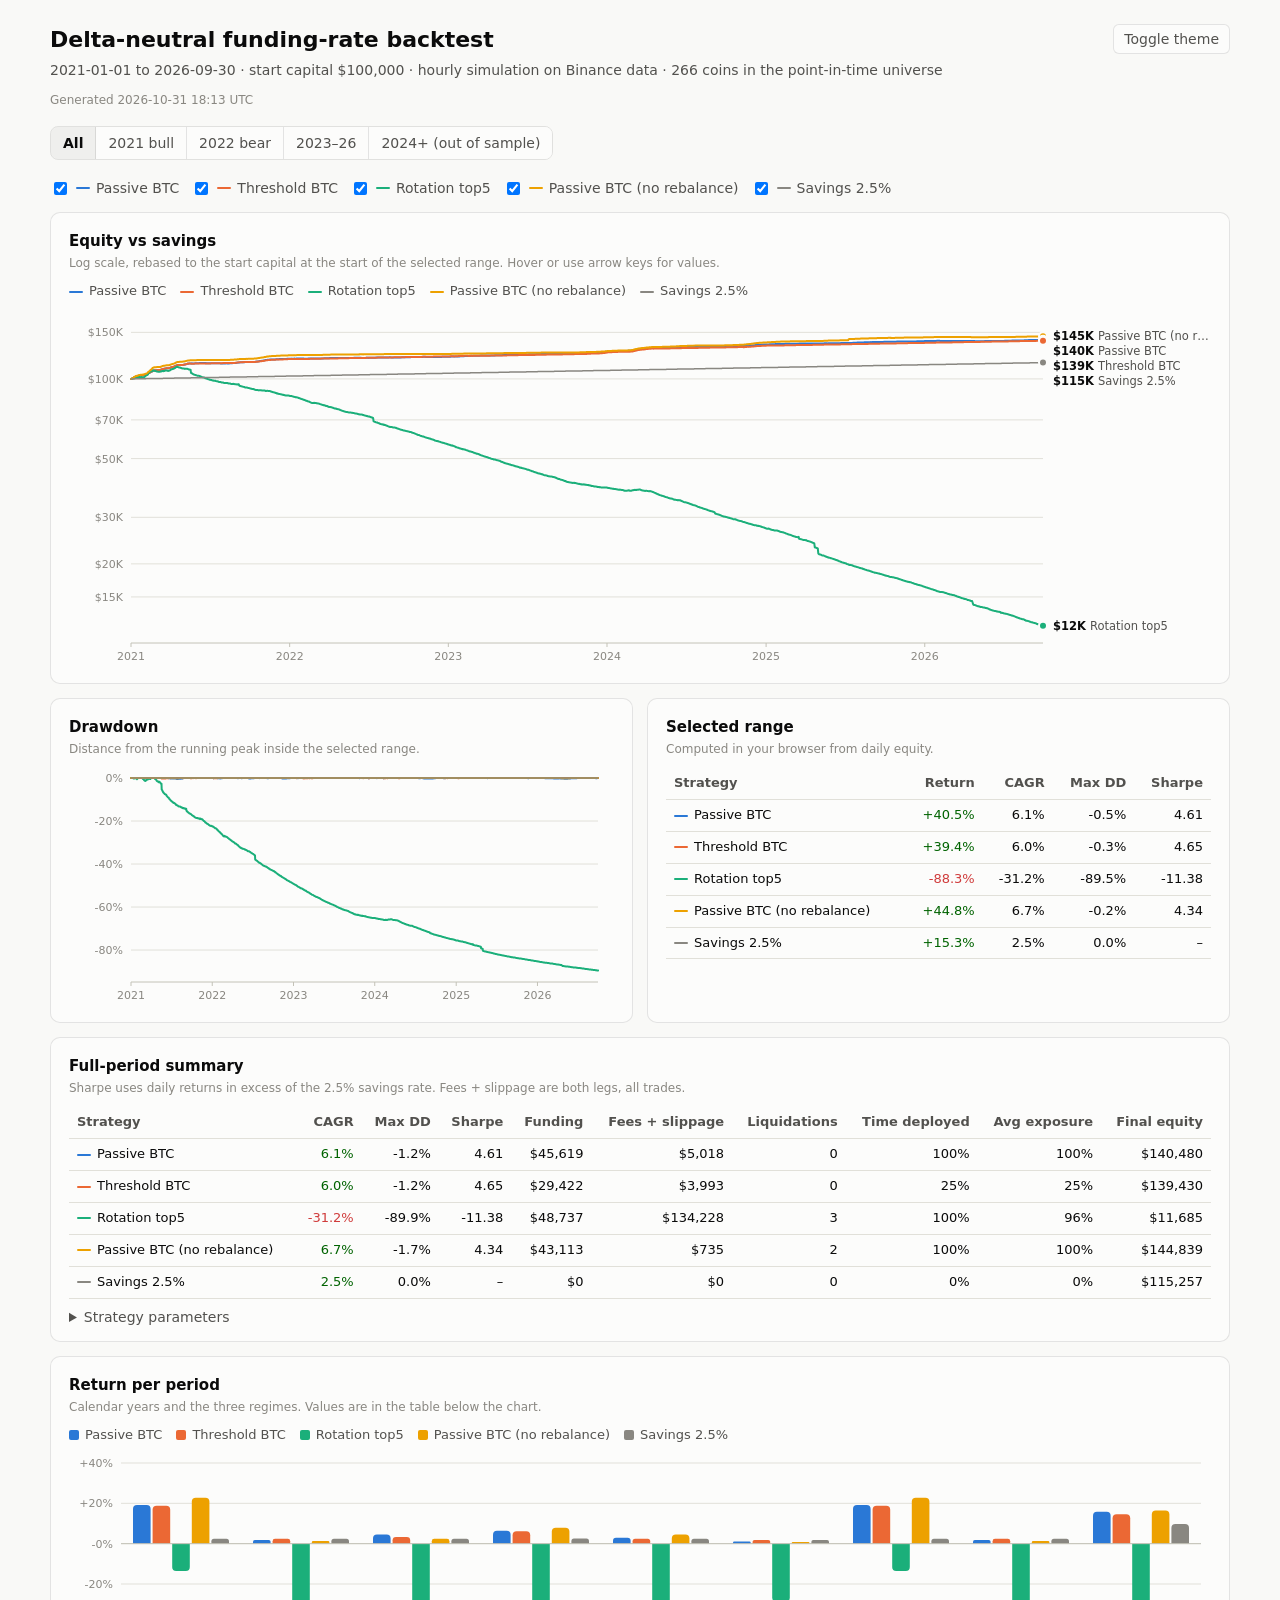
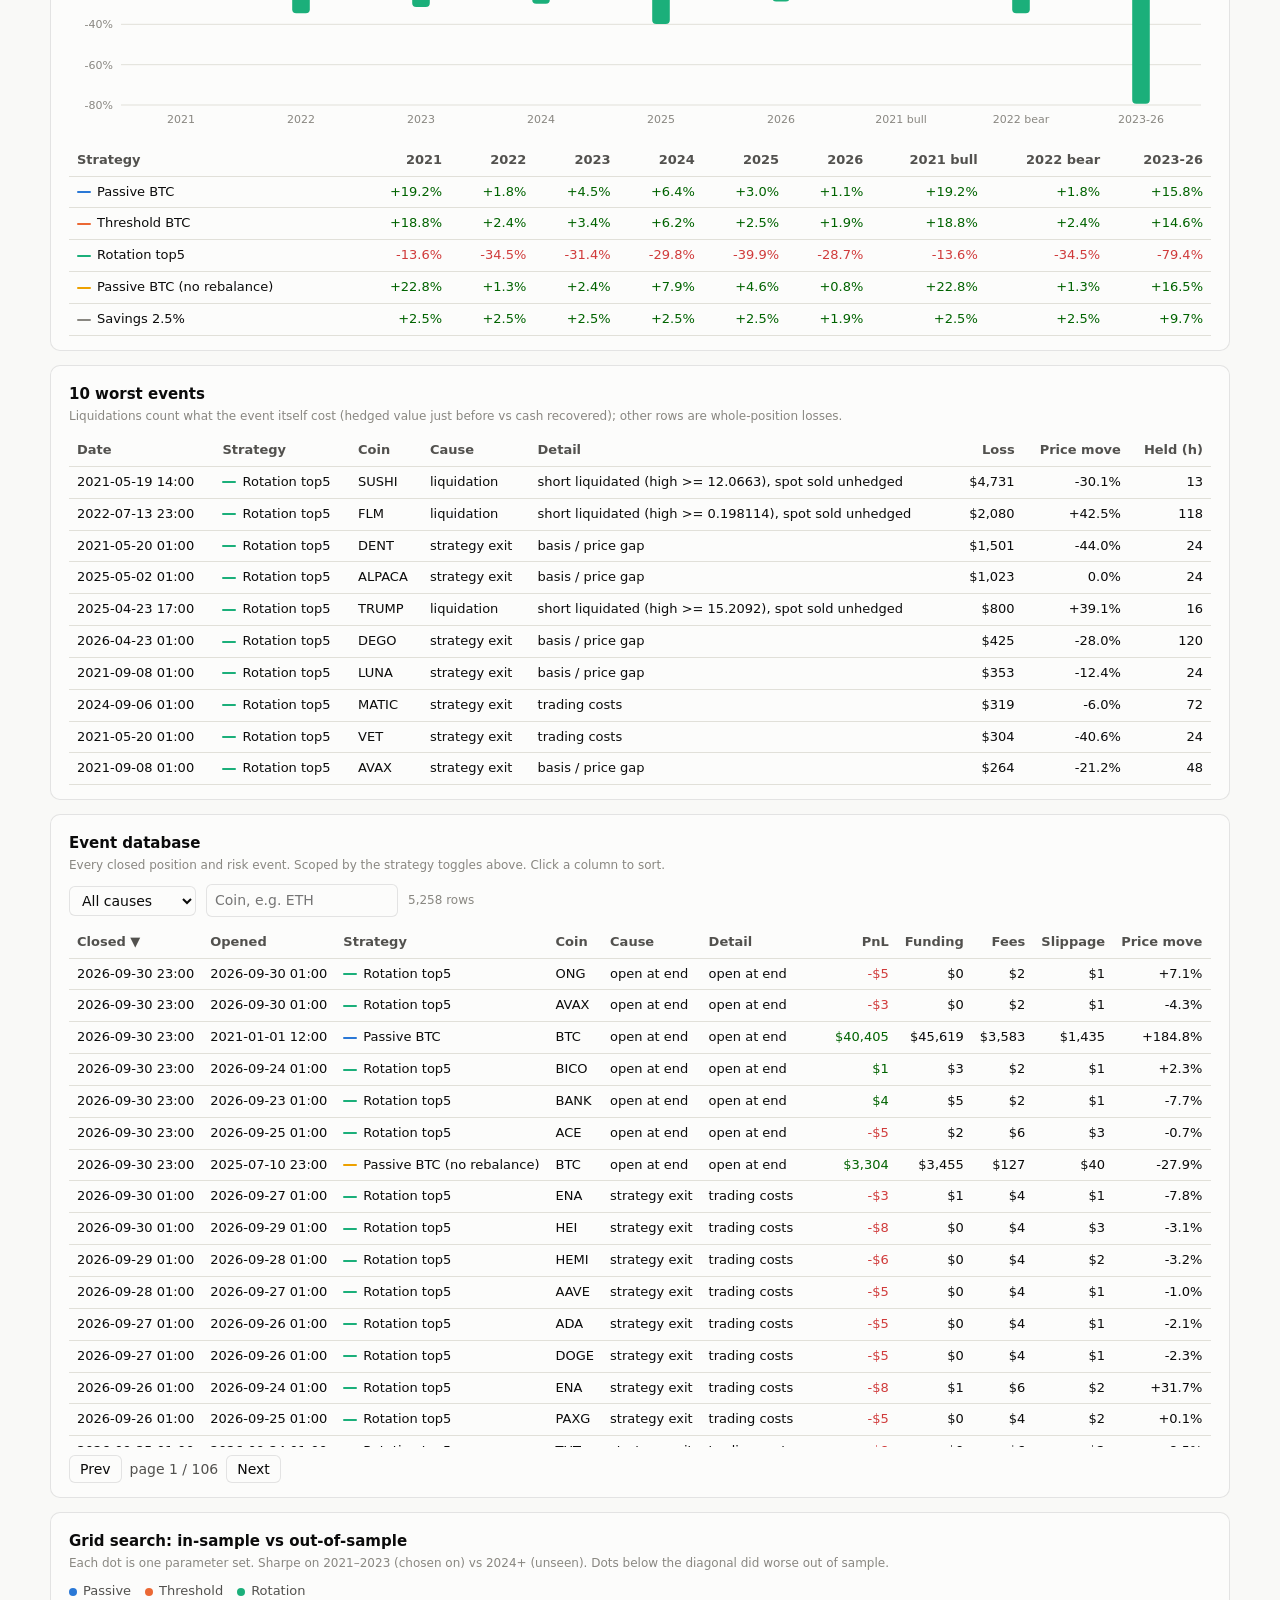
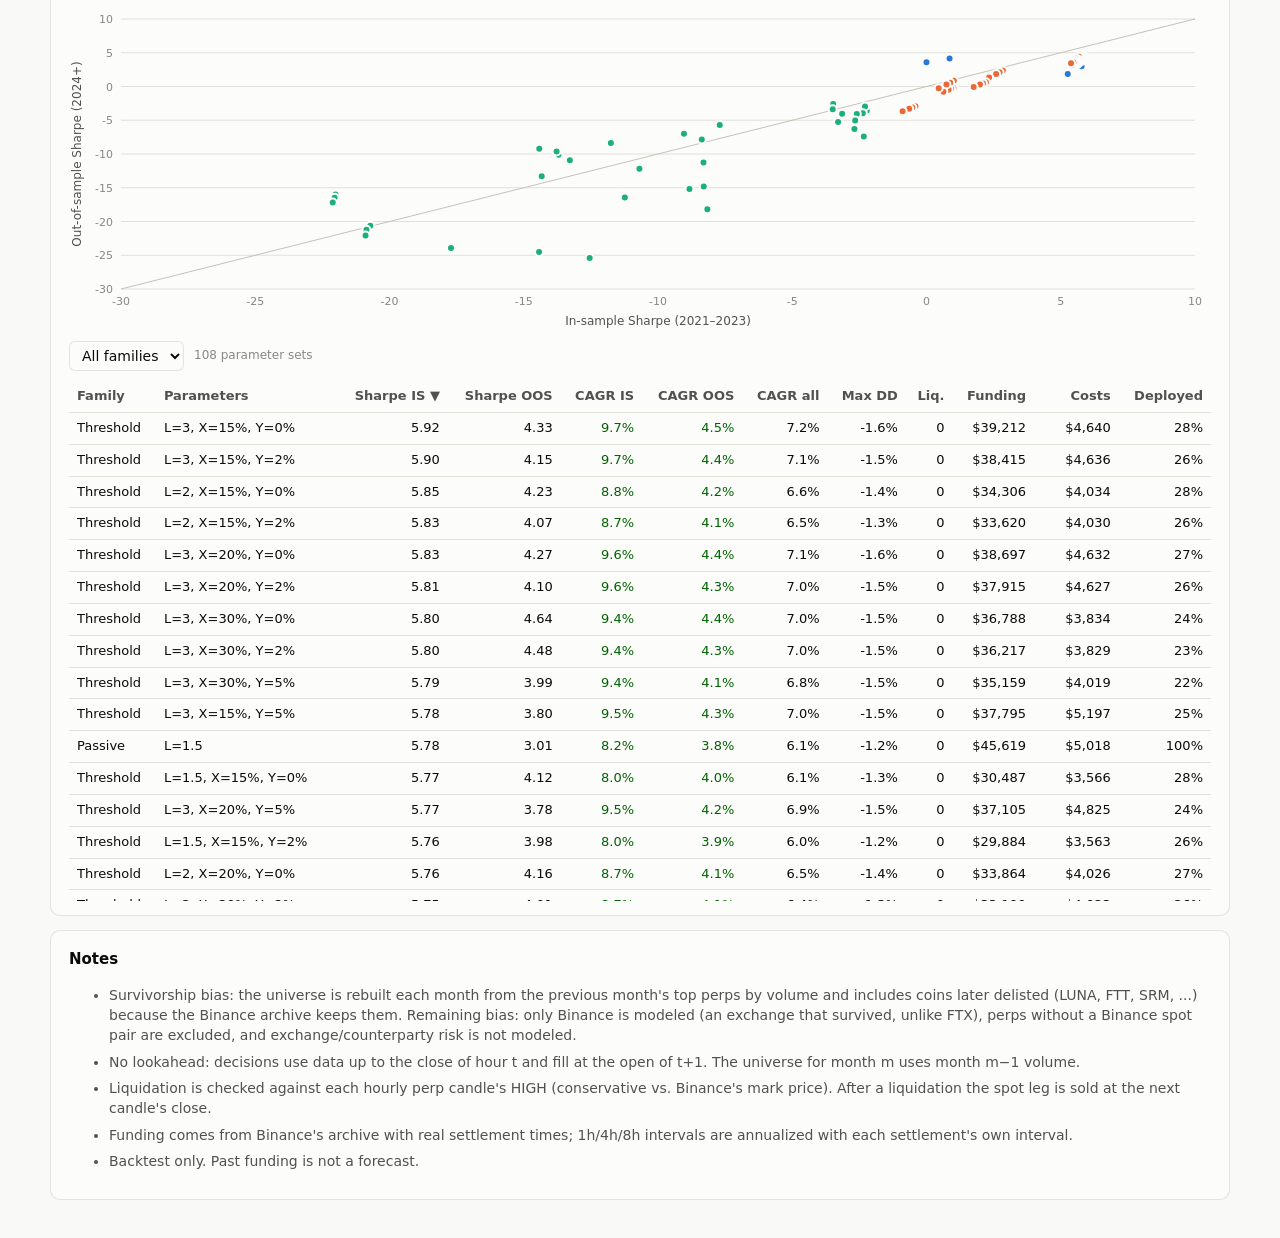
==== docs/index.html @ 2d728d60 "Add delta-neutral funding-rate backtest and GitHub Pages dashboard - funding_backtest/: data (Binanc" ====
<!DOCTYPE html>
<html lang="en">
<head>
<meta charset="utf-8">
<meta name="viewport" content="width=device-width, initial-scale=1">
<title>Funding-rate backtest dashboard</title>
<style>
  .viz-root {
    color-scheme: light;
    --page: #f9f9f7; --surface-1: #fcfcfb;
    --text-primary: #0b0b0b; --text-secondary: #52514e; --muted: #898781;
    --grid: #e1e0d9; --axis: #c3c2b7; --border: rgba(11,11,11,0.10); --wash: rgba(11,11,11,0.04);
    --s1: #2a78d6; --s2: #eb6834; --s3: #1baf7a; --s4: #eda100;
    --s5: #e87ba4; --s6: #008300; --s7: #6250d6; --s8: #e34948;
    --ref: #898781; --good: #006300; --critical: #d03b3b;
  }
  @media (prefers-color-scheme: dark) {
    :root:where(:not([data-theme="light"])) .viz-root {
      color-scheme: dark;
      --page: #0d0d0d; --surface-1: #1a1a19;
      --text-primary: #f0efec; --text-secondary: #c3c2b7; --muted: #898781;
      --grid: #2c2c2a; --axis: #383835; --border: rgba(255,255,255,0.10); --wash: rgba(255,255,255,0.05);
      --s1: #3987e5; --s2: #d95926; --s3: #199e70; --s4: #c98500;
      --s5: #d55181; --s6: #008300; --s7: #9085e9; --s8: #e66767;
      --ref: #898781; --good: #0ca30c; --critical: #e66767;
    }
  }
  :root[data-theme="dark"] .viz-root {
    color-scheme: dark;
    --page: #0d0d0d; --surface-1: #1a1a19;
    --text-primary: #f0efec; --text-secondary: #c3c2b7; --muted: #898781;
    --grid: #2c2c2a; --axis: #383835; --border: rgba(255,255,255,0.10); --wash: rgba(255,255,255,0.05);
    --s1: #3987e5; --s2: #d95926; --s3: #199e70; --s4: #c98500;
    --s5: #d55181; --s6: #008300; --s7: #9085e9; --s8: #e66767;
    --ref: #898781; --good: #0ca30c; --critical: #e66767;
  }
  * { box-sizing: border-box; }
  body { margin: 0; }
  .viz-root {
    background: var(--page); color: var(--text-primary); min-height: 100vh;
    font: 14px/1.45 system-ui, -apple-system, "Segoe UI", sans-serif; padding: 24px;
  }
  .wrap { max-width: 1180px; margin: 0 auto; }
  h1 { font-size: 22px; margin: 0 0 4px; font-weight: 650; }
  h2 { font-size: 15px; margin: 0 0 2px; font-weight: 600; }
  .sub { color: var(--text-secondary); margin: 0 0 4px; }
  .muted { color: var(--muted); font-size: 12px; }
  .card { background: var(--surface-1); border: 1px solid var(--border); border-radius: 10px;
          padding: 18px 18px 14px; margin: 14px 0; }
  .card > .muted { margin: 0 0 10px; }
  .filters { display: flex; flex-wrap: wrap; gap: 18px; align-items: center; margin: 16px 0 4px; }
  .seg { display: inline-flex; border: 1px solid var(--border); border-radius: 8px; overflow: hidden; }
  .seg button { background: var(--surface-1); color: var(--text-secondary); border: 0; padding: 6px 12px;
                font: inherit; cursor: pointer; border-right: 1px solid var(--border); }
  .seg button:last-child { border-right: 0; }
  .seg button:hover { background: var(--wash); }
  .seg button[aria-pressed="true"] { color: var(--text-primary); font-weight: 650; background: var(--wash); }
  .toggles { display: flex; flex-wrap: wrap; gap: 12px; }
  .toggles label { display: inline-flex; align-items: center; gap: 6px; cursor: pointer; color: var(--text-secondary); }
  .key { display: inline-block; width: 14px; height: 2px; border-radius: 1px; }
  .legend { display: flex; flex-wrap: wrap; gap: 14px; margin: 0 0 8px; color: var(--text-secondary); font-size: 13px; }
  .legend span { display: inline-flex; align-items: center; gap: 6px; }
  .legend .dot { width: 8px; height: 8px; border-radius: 50%; display: inline-block; }
  .legend .rect { width: 10px; height: 10px; border-radius: 2px; display: inline-block; }
  .chart { position: relative; width: 100%; }
  .chart svg { display: block; width: 100%; overflow: visible; }
  .chart:focus-visible { outline: 2px solid var(--s1); outline-offset: 2px; }
  .tip { position: absolute; pointer-events: none; background: var(--surface-1); border: 1px solid var(--border);
         border-radius: 8px; padding: 8px 10px; font-size: 12px; box-shadow: 0 4px 14px rgba(0,0,0,0.12);
         min-width: 150px; display: none; z-index: 5; white-space: nowrap; }
  .tip .t { color: var(--text-secondary); margin-bottom: 4px; }
  .tip .row { display: flex; align-items: center; gap: 8px; }
  .tip .row b { font-variant-numeric: tabular-nums; min-width: 70px; text-align: right; }
  .tip .row span:last-child { color: var(--text-secondary); }
  .grid2 { display: grid; grid-template-columns: 1fr 1fr; gap: 14px; }
  @media (max-width: 860px) { .grid2 { grid-template-columns: 1fr; } }
  .grid2 .card { margin: 0; }
  table { border-collapse: collapse; width: 100%; font-size: 13px; }
  th, td { padding: 6px 8px; border-bottom: 1px solid var(--grid); text-align: left; white-space: nowrap; }
  th { color: var(--text-secondary); font-weight: 600; position: sticky; top: 0; background: var(--surface-1); }
  th.sortable { cursor: pointer; user-select: none; }
  th.sortable:hover { color: var(--text-primary); }
  td.num, th.num { text-align: right; font-variant-numeric: tabular-nums; }
  td .key { margin-right: 6px; vertical-align: middle; }
  .neg { color: var(--critical); }
  .pos { color: var(--good); }
  .scroll { overflow: auto; max-height: 520px; }
  .tablebar { display: flex; flex-wrap: wrap; gap: 10px; align-items: center; margin: 0 0 10px; }
  select, input[type="search"] { font: inherit; color: var(--text-primary); background: var(--surface-1);
       border: 1px solid var(--border); border-radius: 6px; padding: 5px 8px; }
  .pager { display: flex; gap: 8px; align-items: center; margin-top: 8px; color: var(--text-secondary); }
  .pager button { font: inherit; background: var(--surface-1); color: var(--text-primary);
                  border: 1px solid var(--border); border-radius: 6px; padding: 3px 10px; cursor: pointer; }
  .notes li { margin-bottom: 6px; color: var(--text-secondary); }
  .themebtn { float: right; font: inherit; background: var(--surface-1); color: var(--text-secondary);
              border: 1px solid var(--border); border-radius: 6px; padding: 4px 10px; cursor: pointer; }
  details summary { cursor: pointer; color: var(--text-secondary); margin-top: 8px; }
</style>
</head>
<body>
<div class="viz-root">
<div class="wrap">
  <button class="themebtn" id="themeBtn" type="button">Toggle theme</button>
  <h1>Delta-neutral funding-rate backtest</h1>
  <p class="sub" id="subtitle"></p>
  <p class="muted" id="generated"></p>

  <div class="filters" role="group" aria-label="Filters">
    <div class="seg" id="rangeSeg" role="group" aria-label="Date range"></div>
    <div class="toggles" id="toggles" role="group" aria-label="Strategies"></div>
  </div>

  <div class="card">
    <h2>Equity vs savings</h2>
    <p class="muted">Log scale, rebased to the start capital at the start of the selected range. Hover or use arrow keys for values.</p>
    <div class="legend" id="eqLegend"></div>
    <div class="chart" id="eqChart" tabindex="0" aria-label="Equity chart"></div>
  </div>

  <div class="grid2">
    <div class="card">
      <h2>Drawdown</h2>
      <p class="muted">Distance from the running peak inside the selected range.</p>
      <div class="chart" id="ddChart" tabindex="0" aria-label="Drawdown chart"></div>
    </div>
    <div class="card">
      <h2>Selected range</h2>
      <p class="muted">Computed in your browser from daily equity.</p>
      <div id="rangeTable"></div>
    </div>
  </div>

  <div class="card">
    <h2>Full-period summary</h2>
    <p class="muted" id="summaryNote"></p>
    <div class="scroll" id="summaryTable"></div>
    <details><summary>Strategy parameters</summary><div class="scroll" id="paramsTable"></div></details>
  </div>

  <div class="card">
    <h2>Return per period</h2>
    <p class="muted">Calendar years and the three regimes. Values are in the table below the chart.</p>
    <div class="legend" id="perLegend"></div>
    <div class="chart" id="perChart" aria-label="Return per period chart"></div>
    <div class="scroll" id="perTable" style="margin-top:12px"></div>
  </div>

  <div class="card">
    <h2>10 worst events</h2>
    <p class="muted">Liquidations count what the event itself cost (hedged value just before vs cash recovered); other rows are whole-position losses.</p>
    <div class="scroll" id="worstTable"></div>
  </div>

  <div class="card">
    <h2>Event database</h2>
    <p class="muted">Every closed position and risk event. Scoped by the strategy toggles above. Click a column to sort.</p>
    <div class="tablebar">
      <select id="causeSel" aria-label="Cause"></select>
      <input type="search" id="coinSearch" placeholder="Coin, e.g. ETH" aria-label="Coin search">
      <span class="muted" id="evCount"></span>
    </div>
    <div class="scroll" id="eventsTable"></div>
    <div class="pager"><button id="prevPg" type="button">Prev</button><span id="pgInfo"></span><button id="nextPg" type="button">Next</button></div>
  </div>

  <div class="card" id="gridCard">
    <h2>Grid search: in-sample vs out-of-sample</h2>
    <p class="muted">Each dot is one parameter set. Sharpe on 2021–2023 (chosen on) vs 2024+ (unseen). Dots below the diagonal did worse out of sample.</p>
    <div class="legend" id="gridLegend"></div>
    <div class="chart" id="gridChart" aria-label="Grid search scatter"></div>
    <div class="tablebar" style="margin-top:12px">
      <select id="famSel" aria-label="Family"></select>
      <span class="muted" id="gridCount"></span>
    </div>
    <div class="scroll" id="gridTable"></div>
  </div>

  <div class="card">
    <h2>Notes</h2>
    <ul class="notes" id="notes"></ul>
  </div>
</div>
</div>

<script src="data.js"></script>
<script>
(function () {
  "use strict";
  const D = window.BACKTEST;
  const NS = "http://www.w3.org/2000/svg";
  const root = document.querySelector(".viz-root");
  if (!D) { document.getElementById("subtitle").textContent = "No data.js found. Run: python funding_backtest/run.py"; return; }

  // ------------------------------------------------------------------ helpers
  const css = (v) => getComputedStyle(root).getPropertyValue(v).trim();
  const ALL = D.strategies.concat([D.savings_name]);
  const colorOf = (name) => name === D.savings_name ? css("--ref") : css("--s" + (D.strategies.indexOf(name) % 8 + 1));
  const FAMILY_SLOT = { Passive: 1, Threshold: 2, Rotation: 3 };   // same hues as the matching strategies
  const pct = (v, d = 1) => v == null ? "–" : (Math.abs(v) < 5e-7 ? 0 : v * 100).toFixed(d).replace(/^-(0\.?0*)$/, "$1") + "%";
  const spct = (v, d = 1) => v == null ? "–" : (v > 0 ? "+" : "") + (v * 100).toFixed(d) + "%";
  const usd = (v) => v == null ? "–" : (v < 0 ? "-$" : "$") + Math.abs(Math.round(v)).toLocaleString("en-US");
  const num = (v, d = 2) => v == null ? "–" : Number(v).toFixed(d);
  const compactUsd = (v) => v >= 1e6 ? "$" + (v / 1e6).toFixed(v >= 1e7 ? 0 : 1) + "M" : v >= 1e4 ? "$" + Math.round(v / 1e3) + "K" : "$" + Math.round(v).toLocaleString("en-US");
  function el(tag, attrs, parent) {
    const e = tag.startsWith("svg:") ? document.createElementNS(NS, tag.slice(4)) : document.createElement(tag);
    for (const k in (attrs || {})) {
      if (k === "text") e.textContent = attrs[k]; else e.setAttribute(k, attrs[k]);
    }
    if (parent) parent.appendChild(e);
    return e;
  }
  function niceStep(span, n) {
    const raw = span / Math.max(n, 1), p = Math.pow(10, Math.floor(Math.log10(raw)));
    const m = raw / p; return (m < 1.5 ? 1 : m < 3 ? 2 : m < 7 ? 5 : 10) * p;
  }

  // ------------------------------------------------------------------ state
  const RANGES = [
    ["all", "All", D.start, D.end], ["2021", "2021 bull", "2021-01-01", "2021-12-31"],
    ["2022", "2022 bear", "2022-01-01", "2022-12-31"], ["2023", "2023–26", "2023-01-01", D.end],
    ["oos", "2024+ (out of sample)", "2024-01-01", D.end],
  ];
  const state = { range: "all", hidden: new Set(), page: 0, sort: { key: "time", dir: -1 }, gridSort: { key: "sharpe_is", dir: -1 } };

  document.getElementById("subtitle").textContent =
    `${D.start} to ${D.end} · start capital ${usd(D.initial_capital)} · hourly simulation on Binance data · ${D.universe_coins} coins in the point-in-time universe`;
  document.getElementById("generated").textContent = "Generated " + D.generated;

  // ------------------------------------------------------------------ filter row
  const seg = document.getElementById("rangeSeg");
  RANGES.forEach(([key, label]) => {
    const b = el("button", { type: "button", text: label, "aria-pressed": key === state.range }, seg);
    b.addEventListener("click", () => { state.range = key; seg.querySelectorAll("button").forEach((x) => x.setAttribute("aria-pressed", x === b)); renderRange(); });
  });
  const tog = document.getElementById("toggles");
  ALL.forEach((name) => {
    const lab = el("label", {}, tog);
    const cb = el("input", { type: "checkbox" }, lab); cb.checked = true;
    const k = el("span", { class: "key" }, lab); k.dataset.series = name;
    el("span", { text: name }, lab);
    cb.addEventListener("change", () => { cb.checked ? state.hidden.delete(name) : state.hidden.add(name); state.page = 0; renderAll(); });
  });
  const visible = () => ALL.filter((n) => !state.hidden.has(n));

  function paintKeys() {
    document.querySelectorAll("[data-series]").forEach((k) => { k.style.background = colorOf(k.dataset.series); });
  }
  function legend(host, names, shape) {
    host.textContent = "";
    names.forEach((n) => { const s = el("span", {}, host); el("span", { class: shape || "key", style: "background:" + colorOf(n) }, s); el("span", { text: n }, s); });
  }

  // ------------------------------------------------------------------ data slicing
  function rangeSlice() {
    const [, , a, b] = RANGES.find((r) => r[0] === state.range);
    const dates = D.equity.dates;
    let i0 = dates.findIndex((d) => d >= a); let i1 = dates.length - 1;
    while (i1 > 0 && dates[i1] > b) i1--;
    return { i0: Math.max(i0, 0), i1 };
  }
  function seriesFor(names, { i0, i1 }) {
    return names.map((n) => {
      const raw = D.equity.series[n];
      const base = i0 > 0 ? raw[i0 - 1] : D.initial_capital;
      const v = raw.slice(i0, i1 + 1).map((x) => x == null ? null : x / base * D.initial_capital);
      return { name: n, values: v, base };
    });
  }

  // ------------------------------------------------------------------ line chart (crosshair + tooltip)
  function lineChart(host, dates, series, opt) {
    host.textContent = "";
    const W = Math.max(host.clientWidth, 320), H = opt.height || 340;
    const m = { l: 62, r: opt.endLabels ? 168 : 16, t: 10, b: 26 };
    const w = W - m.l - m.r, h = H - m.t - m.b, n = dates.length;
    const svg = el("svg:svg", { viewBox: `0 0 ${W} ${H}`, height: H, role: "img", "aria-label": opt.label || "chart" }, host);
    let lo = Infinity, hi = -Infinity;
    series.forEach((s) => s.values.forEach((v) => { if (v != null) { lo = Math.min(lo, v); hi = Math.max(hi, v); } }));
    if (opt.zeroTop) hi = 0;
    if (!isFinite(lo)) return;
    if (lo === hi) { lo -= 1; hi += 1; }
    const f = opt.log ? Math.log10 : (x) => x;
    let flo = f(lo), fhi = f(hi); const pad = (fhi - flo) * 0.06; flo -= pad; if (!opt.zeroTop) fhi += pad;
    const X = (i) => m.l + (n <= 1 ? 0 : i / (n - 1) * w);
    const Y = (v) => m.t + h - (f(v) - flo) / (fhi - flo) * h;
    // y ticks
    let ticks = [];
    if (opt.log) {
      for (let e = Math.floor(flo) - 1; e <= Math.ceil(fhi); e++) [1, 1.5, 2, 3, 5, 7].forEach((k) => { const v = k * Math.pow(10, e); if (f(v) >= flo && f(v) <= fhi) ticks.push(v); });
      while (ticks.length > 7) ticks = ticks.filter((_, i) => i % 2 === 0);
    } else {
      const st = niceStep(hi - lo, 5);
      for (let v = Math.ceil((opt.zeroTop ? lo : lo) / st) * st; v <= hi + 1e-12; v += st) ticks.push(v);
    }
    const g = el("svg:g", {}, svg);
    ticks.forEach((v) => {
      const y = Y(v);
      el("svg:line", { x1: m.l, x2: m.l + w, y1: y, y2: y, stroke: css("--grid"), "stroke-width": 1 }, g);
      el("svg:text", { x: m.l - 8, y: y + 4, "text-anchor": "end", fill: css("--muted"), "font-size": 11, text: opt.fmtY(v) }, g);
    });
    // x ticks: years, or quarters when the range is short
    const short = n < 500;
    dates.forEach((d, i) => {
      const md = d.slice(5);
      if (md === "01-01" || (short && (md === "04-01" || md === "07-01" || md === "10-01"))) {
        el("svg:line", { x1: X(i), x2: X(i), y1: m.t + h, y2: m.t + h + 4, stroke: css("--axis") }, g);
        el("svg:text", { x: X(i), y: m.t + h + 17, "text-anchor": "middle", fill: css("--muted"), "font-size": 11, text: short ? d.slice(0, 7) : d.slice(0, 4) }, g);
      }
    });
    el("svg:line", { x1: m.l, x2: m.l + w, y1: m.t + h, y2: m.t + h, stroke: css("--axis") }, g);
    // lines
    series.forEach((s) => {
      let d = "", pen = false;
      s.values.forEach((v, i) => { if (v == null) { pen = false; return; } d += (pen ? "L" : "M") + X(i).toFixed(1) + "," + Y(v).toFixed(1); pen = true; });
      el("svg:path", { d, fill: "none", stroke: colorOf(s.name), "stroke-width": s.name === D.savings_name ? 1.5 : 2, "stroke-linejoin": "round", "stroke-linecap": "round" }, svg);
    });
    // direct end labels (de-collided)
    if (opt.endLabels) {
      const labs = series.map((s) => { let i = s.values.length - 1; while (i > 0 && s.values[i] == null) i--; return { s, i, y: Y(s.values[i]) }; }).sort((a, b) => a.y - b.y);
      for (let k = 1; k < labs.length; k++) if (labs[k].y - labs[k - 1].y < 15) labs[k].y = labs[k - 1].y + 15;
      labs.forEach(({ s, i, y }) => {
        el("svg:circle", { cx: X(i), cy: Y(s.values[i]), r: 4, fill: colorOf(s.name), stroke: css("--surface-1"), "stroke-width": 2 }, svg);
        const t = el("svg:text", { x: m.l + w + 10, y: y + 4, "font-size": 11.5, fill: css("--text-primary") }, svg);
        el("svg:tspan", { "font-weight": 650, text: opt.fmtEnd(s.values[i]) + " " }, t);
        el("svg:tspan", { fill: css("--text-secondary"), text: s.name.length > 18 ? s.name.slice(0, 17) + "…" : s.name }, t);
      });
    }
    // hover layer
    const cross = el("svg:line", { y1: m.t, y2: m.t + h, stroke: css("--axis"), "stroke-width": 1, visibility: "hidden" }, svg);
    const dots = series.map((s) => el("svg:circle", { r: 4, fill: colorOf(s.name), stroke: css("--surface-1"), "stroke-width": 2, visibility: "hidden" }, svg));
    const tip = el("div", { class: "tip" }, host);
    const hit = el("svg:rect", { x: m.l, y: m.t, width: w, height: h, fill: "transparent" }, svg);
    let cur = -1;
    function show(i) {
      cur = Math.max(0, Math.min(n - 1, i));
      const x = X(cur);
      cross.setAttribute("x1", x); cross.setAttribute("x2", x); cross.setAttribute("visibility", "visible");
      tip.textContent = ""; el("div", { class: "t", text: dates[cur] }, tip);
      series.map((s, k) => ({ s, k, v: s.values[cur] })).sort((a, b) => (b.v ?? -1e18) - (a.v ?? -1e18)).forEach(({ s, k, v }) => {
        const d = dots[k];
        if (v == null) { d.setAttribute("visibility", "hidden"); return; }
        d.setAttribute("cx", x); d.setAttribute("cy", Y(v)); d.setAttribute("visibility", "visible");
        const row = el("div", { class: "row" }, tip);
        el("span", { class: "key", style: "background:" + colorOf(s.name) }, row);
        el("b", { text: opt.fmtTip(v) }, row); el("span", { text: s.name }, row);
      });
      tip.style.display = "block";
      const scale = host.clientWidth / W;
      const left = x * scale + 14, tw = tip.offsetWidth;
      tip.style.left = (left + tw > host.clientWidth ? x * scale - tw - 14 : left) + "px";
      tip.style.top = (m.t + 6) + "px";
    }
    function hide() { cross.setAttribute("visibility", "hidden"); dots.forEach((d) => d.setAttribute("visibility", "hidden")); tip.style.display = "none"; }
    hit.addEventListener("pointermove", (e) => { const r = svg.getBoundingClientRect(); const px = (e.clientX - r.left) * W / r.width; show(Math.round((px - m.l) / w * (n - 1))); });
    hit.addEventListener("pointerleave", hide);
    host.onkeydown = (e) => {
      if (e.key === "ArrowRight" || e.key === "ArrowLeft") { e.preventDefault(); const step = e.shiftKey ? 30 : 1; show((cur < 0 ? n - 1 : cur) + (e.key === "ArrowRight" ? step : -step)); }
      if (e.key === "Escape") hide();
    };
    host.onblur = hide;
  }

  // ------------------------------------------------------------------ grouped column chart
  function columnChart(host, groups, series, fmt) {
    host.textContent = "";
    const W = Math.max(host.clientWidth, 320), H = 280, m = { l: 52, r: 10, t: 10, b: 28 };
    const w = W - m.l - m.r, h = H - m.t - m.b;
    const svg = el("svg:svg", { viewBox: `0 0 ${W} ${H}`, height: H }, host);
    let lo = 0, hi = 0;
    series.forEach((s) => s.values.forEach((v) => { if (v != null) { lo = Math.min(lo, v); hi = Math.max(hi, v); } }));
    const st = niceStep(hi - lo || 1, 5); lo = Math.floor(lo / st) * st; hi = Math.ceil(hi / st) * st;
    const Y = (v) => m.t + h - (v - lo) / (hi - lo) * h;
    for (let v = lo; v <= hi + 1e-9; v += st) {
      el("svg:line", { x1: m.l, x2: m.l + w, y1: Y(v), y2: Y(v), stroke: css("--grid") }, svg);
      el("svg:text", { x: m.l - 8, y: Y(v) + 4, "text-anchor": "end", fill: css("--muted"), "font-size": 11, text: spct(v, 0) }, svg);
    }
    const gw = w / groups.length, ns = series.length;
    const bw = Math.min(24, (gw * 0.8 - (ns - 1) * 2) / ns);
    const tip = el("div", { class: "tip" }, host);
    groups.forEach((gname, gi) => {
      const x0 = m.l + gi * gw + (gw - (ns * bw + (ns - 1) * 2)) / 2;
      el("svg:text", { x: m.l + gi * gw + gw / 2, y: m.t + h + 18, "text-anchor": "middle", fill: css("--muted"), "font-size": 11, text: gname }, svg);
      series.forEach((s, si) => {
        const v = s.values[gi]; if (v == null) return;
        const x = x0 + si * (bw + 2), y0 = Y(0), y1 = Y(v), r = Math.min(4, Math.abs(y1 - y0) / 2, bw / 2);
        const up = v >= 0, top = Math.min(y0, y1), bot = Math.max(y0, y1);
        const d = up
          ? `M${x},${bot}V${top + r}Q${x},${top} ${x + r},${top}H${x + bw - r}Q${x + bw},${top} ${x + bw},${top + r}V${bot}Z`
          : `M${x},${top}V${bot - r}Q${x},${bot} ${x + r},${bot}H${x + bw - r}Q${x + bw},${bot} ${x + bw},${bot - r}V${top}Z`;
        const p = el("svg:path", { d, fill: colorOf(s.name), tabindex: 0 }, svg);
        const hitR = el("svg:rect", { x: x - 1, y: Math.min(top, y0 - 12) - 6, width: bw + 2, height: Math.max(bot - top, 12) + 12, fill: "transparent" }, svg);
        const on = () => {
          p.setAttribute("opacity", 0.75);
          tip.textContent = ""; el("div", { class: "t", text: gname }, tip);
          const row = el("div", { class: "row" }, tip); el("span", { class: "key", style: "background:" + colorOf(s.name) }, row);
          el("b", { text: fmt(v) }, row); el("span", { text: s.name }, row);
          tip.style.display = "block";
          const sc = host.clientWidth / W; let left = (x + bw + 8) * sc; if (left + tip.offsetWidth > host.clientWidth) left = x * sc - tip.offsetWidth - 8;
          tip.style.left = left + "px"; tip.style.top = Math.max(0, top * sc - 10) + "px";
        };
        const off = () => { p.removeAttribute("opacity"); tip.style.display = "none"; };
        [p, hitR].forEach((t) => { t.addEventListener("pointerenter", on); t.addEventListener("pointerleave", off); });
        p.addEventListener("focus", on); p.addEventListener("blur", off);
      });
    });
    el("svg:line", { x1: m.l, x2: m.l + w, y1: Y(0), y2: Y(0), stroke: css("--axis") }, svg);
  }

  // ------------------------------------------------------------------ scatter (nearest-point hover)
  function scatter(host, pts) {
    host.textContent = "";
    const W = Math.max(host.clientWidth, 320), H = 320, m = { l: 52, r: 16, t: 10, b: 40 };
    const w = W - m.l - m.r, h = H - m.t - m.b;
    const svg = el("svg:svg", { viewBox: `0 0 ${W} ${H}`, height: H }, host);
    const xs = pts.map((p) => p.x), ys = pts.map((p) => p.y);
    let lo = Math.min(...xs, ...ys), hi = Math.max(...xs, ...ys); const st = niceStep(hi - lo || 1, 6);
    lo = Math.floor(lo / st) * st; hi = Math.ceil(hi / st) * st;
    const X = (v) => m.l + (v - lo) / (hi - lo) * w, Y = (v) => m.t + h - (v - lo) / (hi - lo) * h;
    for (let v = lo; v <= hi + 1e-9; v += st) {
      el("svg:line", { x1: m.l, x2: m.l + w, y1: Y(v), y2: Y(v), stroke: css("--grid") }, svg);
      el("svg:text", { x: m.l - 8, y: Y(v) + 4, "text-anchor": "end", fill: css("--muted"), "font-size": 11, text: num(v, 0) }, svg);
      el("svg:text", { x: X(v), y: m.t + h + 16, "text-anchor": "middle", fill: css("--muted"), "font-size": 11, text: num(v, 0) }, svg);
    }
    el("svg:text", { x: m.l + w / 2, y: H - 4, "text-anchor": "middle", fill: css("--text-secondary"), "font-size": 12, text: "In-sample Sharpe (2021–2023)" }, svg);
    el("svg:text", { x: 12, y: m.t + h / 2, "text-anchor": "middle", fill: css("--text-secondary"), "font-size": 12, transform: `rotate(-90 12 ${m.t + h / 2})`, text: "Out-of-sample Sharpe (2024+)" }, svg);
    el("svg:line", { x1: X(lo), y1: Y(lo), x2: X(hi), y2: Y(hi), stroke: css("--axis") }, svg);
    pts.forEach((p) => { p.cx = X(p.x); p.cy = Y(p.y); el("svg:circle", { cx: p.cx, cy: p.cy, r: 4, fill: css("--s" + FAMILY_SLOT[p.family]), stroke: css("--surface-1"), "stroke-width": 2 }, svg); });
    const ring = el("svg:circle", { r: 7, fill: "none", stroke: css("--text-primary"), "stroke-width": 1.5, visibility: "hidden" }, svg);
    const tip = el("div", { class: "tip" }, host);
    const hit = el("svg:rect", { x: 0, y: 0, width: W, height: H, fill: "transparent" }, svg);
    hit.addEventListener("pointermove", (e) => {
      const r = svg.getBoundingClientRect(), px = (e.clientX - r.left) * W / r.width, py = (e.clientY - r.top) * H / r.height;
      let best = null, bd = 24 * 24;
      pts.forEach((p) => { const d = (p.cx - px) ** 2 + (p.cy - py) ** 2; if (d < bd) { bd = d; best = p; } });
      if (!best) { ring.setAttribute("visibility", "hidden"); tip.style.display = "none"; return; }
      ring.setAttribute("cx", best.cx); ring.setAttribute("cy", best.cy); ring.setAttribute("visibility", "visible");
      tip.textContent = ""; el("div", { class: "t", text: best.family + " · " + best.label }, tip);
      [["Sharpe IS", num(best.x)], ["Sharpe OOS", num(best.y)], ["CAGR OOS", pct(best.r.cagr_oos)], ["Max DD", pct(best.r.max_dd)]].forEach(([k, v]) => {
        const row = el("div", { class: "row" }, tip); el("b", { text: v }, row); el("span", { text: k }, row);
      });
      tip.style.display = "block";
      const sc = host.clientWidth / W; let left = best.cx * sc + 12; if (left + tip.offsetWidth > host.clientWidth) left = best.cx * sc - tip.offsetWidth - 12;
      tip.style.left = left + "px"; tip.style.top = Math.max(0, best.cy * sc - 20) + "px";
    });
    hit.addEventListener("pointerleave", () => { ring.setAttribute("visibility", "hidden"); tip.style.display = "none"; });
  }

  // ------------------------------------------------------------------ tables
  function table(host, cols, rows, sortState, onSort) {
    host.textContent = "";
    const t = el("table", {}, host), thead = el("thead", {}, t), tr = el("tr", {}, thead);
    cols.forEach((c) => {
      const th = el("th", { class: (c.num ? "num " : "") + (onSort ? "sortable" : ""), text: c.label + (sortState && sortState.key === c.key ? (sortState.dir > 0 ? " ▲" : " ▼") : "") }, tr);
      if (onSort) th.addEventListener("click", () => onSort(c.key));
    });
    const tb = el("tbody", {}, t);
    rows.forEach((r) => {
      const row = el("tr", {}, tb);
      cols.forEach((c) => {
        const td = el("td", { class: c.num ? "num" : "" }, row);
        if (c.series) el("span", { class: "key", style: "background:" + colorOf(r[c.key]) }, td);
        td.appendChild(document.createTextNode(c.fmt ? c.fmt(r[c.key], r) : (r[c.key] ?? "–")));
        if (c.sign && r[c.key] != null) td.classList.add(r[c.key] < 0 ? "neg" : "pos");
      });
    });
  }
  function sortRows(rows, s) {
    return rows.slice().sort((a, b) => { const x = a[s.key], y = b[s.key]; if (x == null) return 1; if (y == null) return -1; return (x < y ? -1 : x > y ? 1 : 0) * s.dir; });
  }

  // ------------------------------------------------------------------ sections
  function renderRange() {
    const sl = rangeSlice(), names = visible();
    const dates = D.equity.dates.slice(sl.i0, sl.i1 + 1);
    const ser = seriesFor(names, sl);
    legend(document.getElementById("eqLegend"), names);
    lineChart(document.getElementById("eqChart"), dates, ser, { log: true, endLabels: true, height: 360, fmtY: compactUsd, fmtEnd: compactUsd, fmtTip: usd, label: "Equity" });
    const dd = ser.map((s) => { let pk = -Infinity; return { name: s.name, values: s.values.map((v) => { if (v == null) return null; pk = Math.max(pk, v); return v / pk - 1; }) }; });
    lineChart(document.getElementById("ddChart"), dates, dd, { zeroTop: true, height: 240, fmtY: (v) => pct(v, 0), fmtTip: (v) => pct(v, 2), label: "Drawdown" });
    // range metrics
    const rf = Math.pow(1.025, 1 / 365) - 1;
    const rows = ser.map((s) => {
      const vals = [s.base].concat(s.values.map((v) => v / D.initial_capital * s.base)).filter((v) => v != null);
      const tot = vals[vals.length - 1] / vals[0] - 1, yrs = (vals.length - 1) / 365;
      let pk = -Infinity, mdd = 0; vals.forEach((v) => { pk = Math.max(pk, v); mdd = Math.min(mdd, v / pk - 1); });
      const r = vals.slice(1).map((v, i) => v / vals[i] - 1), mu = r.reduce((a, b) => a + b, 0) / r.length;
      const sd = Math.sqrt(r.reduce((a, b) => a + (b - mu) ** 2, 0) / Math.max(r.length - 1, 1));
      return { strategy: s.name, ret: tot, cagr: Math.pow(1 + tot, 1 / yrs) - 1, mdd, sharpe: sd > 1e-6 ? (mu - rf) / sd * Math.sqrt(365) : null };
    });
    table(document.getElementById("rangeTable"), [
      { key: "strategy", label: "Strategy", series: true }, { key: "ret", label: "Return", num: true, fmt: (v) => spct(v), sign: true },
      { key: "cagr", label: "CAGR", num: true, fmt: (v) => pct(v) }, { key: "mdd", label: "Max DD", num: true, fmt: (v) => pct(v) },
      { key: "sharpe", label: "Sharpe", num: true, fmt: (v) => num(v) }], rows);
  }

  function renderSummary() {
    const names = new Set(visible());
    const rows = D.summary.filter((r) => names.has(r.strategy));
    document.getElementById("summaryNote").textContent = "Sharpe uses daily returns in excess of the 2.5% savings rate. Fees + slippage are both legs, all trades.";
    table(document.getElementById("summaryTable"), [
      { key: "strategy", label: "Strategy", series: true }, { key: "CAGR", label: "CAGR", num: true, fmt: (v) => pct(v), sign: true },
      { key: "Max drawdown", label: "Max DD", num: true, fmt: (v) => pct(v) }, { key: "Sharpe", label: "Sharpe", num: true, fmt: (v) => num(v) },
      { key: "Funding earned", label: "Funding", num: true, fmt: usd }, { key: "Fees + slippage", label: "Fees + slippage", num: true, fmt: usd },
      { key: "Liquidations", label: "Liquidations", num: true }, { key: "Time deployed", label: "Time deployed", num: true, fmt: (v) => pct(v, 0) },
      { key: "Avg exposure", label: "Avg exposure", num: true, fmt: (v) => pct(v, 0) }, { key: "Final equity", label: "Final equity", num: true, fmt: usd }], rows);
    const prow = D.strategies.filter((n) => names.has(n)).map((n) => ({ strategy: n, p: Object.entries(D.params[n]).map(([k, v]) => k + "=" + v).join(", ") }));
    table(document.getElementById("paramsTable"), [{ key: "strategy", label: "Strategy", series: true }, { key: "p", label: "Parameters" }], prow);
  }

  function renderPeriods() {
    const names = visible();
    const groups = [...new Set(D.periods.map((r) => r.period))];
    const val = (n, g) => { const r = D.periods.find((x) => x.strategy === n && x.period === g); return r ? r["Total return"] : null; };
    legend(document.getElementById("perLegend"), names, "rect");
    columnChart(document.getElementById("perChart"), groups, names.map((n) => ({ name: n, values: groups.map((g) => val(n, g)) })), (v) => spct(v));
    const rows = names.map((n) => { const r = { strategy: n }; groups.forEach((g) => r[g] = val(n, g)); return r; });
    table(document.getElementById("perTable"), [{ key: "strategy", label: "Strategy", series: true }].concat(groups.map((g) => ({ key: g, label: g, num: true, fmt: (v) => spct(v), sign: true }))), rows);
  }

  function renderWorst() {
    table(document.getElementById("worstTable"), [
      { key: "time", label: "Date" }, { key: "strategy", label: "Strategy", series: true }, { key: "coin", label: "Coin" },
      { key: "cause", label: "Cause" }, { key: "detail", label: "Detail" }, { key: "loss", label: "Loss", num: true, fmt: usd },
      { key: "price_move", label: "Price move", num: true, fmt: (v) => spct(v) }, { key: "hours", label: "Held (h)", num: true }], D.worst);
  }

  const causeSel = document.getElementById("causeSel"), coinSearch = document.getElementById("coinSearch");
  ["All causes"].concat([...new Set(D.events.map((e) => e.cause))]).forEach((c) => el("option", { value: c, text: c }, causeSel));
  causeSel.addEventListener("change", () => { state.page = 0; renderEvents(); });
  coinSearch.addEventListener("input", () => { state.page = 0; renderEvents(); });
  document.getElementById("prevPg").addEventListener("click", () => { state.page = Math.max(0, state.page - 1); renderEvents(); });
  document.getElementById("nextPg").addEventListener("click", () => { state.page++; renderEvents(); });
  function renderEvents() {
    const names = new Set(visible()), cause = causeSel.value, q = coinSearch.value.trim().toUpperCase();
    let rows = D.events.filter((e) => names.has(e.strategy) && (cause === "All causes" || e.cause === cause) && (!q || e.coin.includes(q)));
    rows = sortRows(rows, state.sort);
    const per = 50, pages = Math.max(1, Math.ceil(rows.length / per)); state.page = Math.min(state.page, pages - 1);
    document.getElementById("evCount").textContent = rows.length.toLocaleString("en-US") + " rows";
    document.getElementById("pgInfo").textContent = `page ${state.page + 1} / ${pages}`;
    table(document.getElementById("eventsTable"), [
      { key: "time", label: "Closed" }, { key: "opened", label: "Opened" }, { key: "strategy", label: "Strategy", series: true },
      { key: "coin", label: "Coin" }, { key: "cause", label: "Cause" }, { key: "detail", label: "Detail" },
      { key: "pnl", label: "PnL", num: true, fmt: usd, sign: true }, { key: "funding", label: "Funding", num: true, fmt: usd },
      { key: "fees", label: "Fees", num: true, fmt: usd }, { key: "slippage", label: "Slippage", num: true, fmt: usd },
      { key: "price_move", label: "Price move", num: true, fmt: (v) => spct(v) }, { key: "hours", label: "Held (h)", num: true },
      { key: "rebalances", label: "Rebal.", num: true }], rows.slice(state.page * per, (state.page + 1) * per), state.sort,
      (k) => { state.sort = { key: k, dir: state.sort.key === k ? -state.sort.dir : -1 }; renderEvents(); });
  }

  const famSel = document.getElementById("famSel");
  function gridLabel(r) { return r.family === "Threshold" ? `L=${r.L}, X=${pct(r.X, 0)}, Y=${pct(r.Y, 0)}` : r.family === "Rotation" ? `L=${r.L}, N=${r.N}, K=${r.K}h` : `L=${r.L}`; }
  if (!D.grid.length) { document.getElementById("gridCard").style.display = "none"; }
  else {
    ["All families"].concat([...new Set(D.grid.map((r) => r.family))]).forEach((c) => el("option", { value: c, text: c }, famSel));
    famSel.addEventListener("change", () => renderGrid());
  }
  function renderGrid() {
    if (!D.grid.length) return;
    const lg = document.getElementById("gridLegend"); lg.textContent = "";
    Object.keys(FAMILY_SLOT).forEach((f) => { const s = el("span", {}, lg); el("span", { class: "dot", style: "background:" + css("--s" + FAMILY_SLOT[f]) }, s); el("span", { text: f }, s); });
    const pts = D.grid.filter((r) => r.sharpe_is != null && r.sharpe_oos != null).map((r) => ({ x: r.sharpe_is, y: r.sharpe_oos, family: r.family, label: gridLabel(r), r }));
    scatter(document.getElementById("gridChart"), pts);
    const fam = famSel.value;
    const rows = sortRows(D.grid.filter((r) => fam === "All families" || r.family === fam).map((r) => ({ ...r, params: gridLabel(r) })), state.gridSort);
    document.getElementById("gridCount").textContent = rows.length + " parameter sets";
    table(document.getElementById("gridTable"), [
      { key: "family", label: "Family" }, { key: "params", label: "Parameters" },
      { key: "sharpe_is", label: "Sharpe IS", num: true, fmt: (v) => num(v) }, { key: "sharpe_oos", label: "Sharpe OOS", num: true, fmt: (v) => num(v) },
      { key: "cagr_is", label: "CAGR IS", num: true, fmt: (v) => pct(v), sign: true }, { key: "cagr_oos", label: "CAGR OOS", num: true, fmt: (v) => pct(v), sign: true },
      { key: "cagr", label: "CAGR all", num: true, fmt: (v) => pct(v) }, { key: "max_dd", label: "Max DD", num: true, fmt: (v) => pct(v) },
      { key: "liquidations", label: "Liq.", num: true }, { key: "funding", label: "Funding", num: true, fmt: usd },
      { key: "costs", label: "Costs", num: true, fmt: usd }, { key: "deployed", label: "Deployed", num: true, fmt: (v) => pct(v, 0) }],
      rows, state.gridSort, (k) => { state.gridSort = { key: k, dir: state.gridSort.key === k ? -state.gridSort.dir : -1 }; renderGrid(); });
  }

  const notes = document.getElementById("notes");
  D.notes.concat([
    "No lookahead: decisions use data up to the close of hour t and fill at the open of t+1. The universe for month m uses month m−1 volume.",
    "Liquidation is checked against each hourly perp candle's HIGH (conservative vs. Binance's mark price). After a liquidation the spot leg is sold at the next candle's close.",
    "Funding comes from Binance's archive with real settlement times; 1h/4h/8h intervals are annualized with each settlement's own interval.",
    "Backtest only. Past funding is not a forecast.",
  ]).forEach((t) => el("li", { text: t }, notes));

  function renderAll() { paintKeys(); renderRange(); renderSummary(); renderPeriods(); renderWorst(); renderEvents(); renderGrid(); }

  // theme toggle (wins over the OS setting both ways)
  document.getElementById("themeBtn").addEventListener("click", () => {
    const dark = getComputedStyle(root).colorScheme === "dark";
    document.documentElement.setAttribute("data-theme", dark ? "light" : "dark"); renderAll();
  });
  window.matchMedia("(prefers-color-scheme: dark)").addEventListener("change", renderAll);
  let rt; window.addEventListener("resize", () => { clearTimeout(rt); rt = setTimeout(renderAll, 150); });
  renderAll();
})();
</script>
</body>
</html>
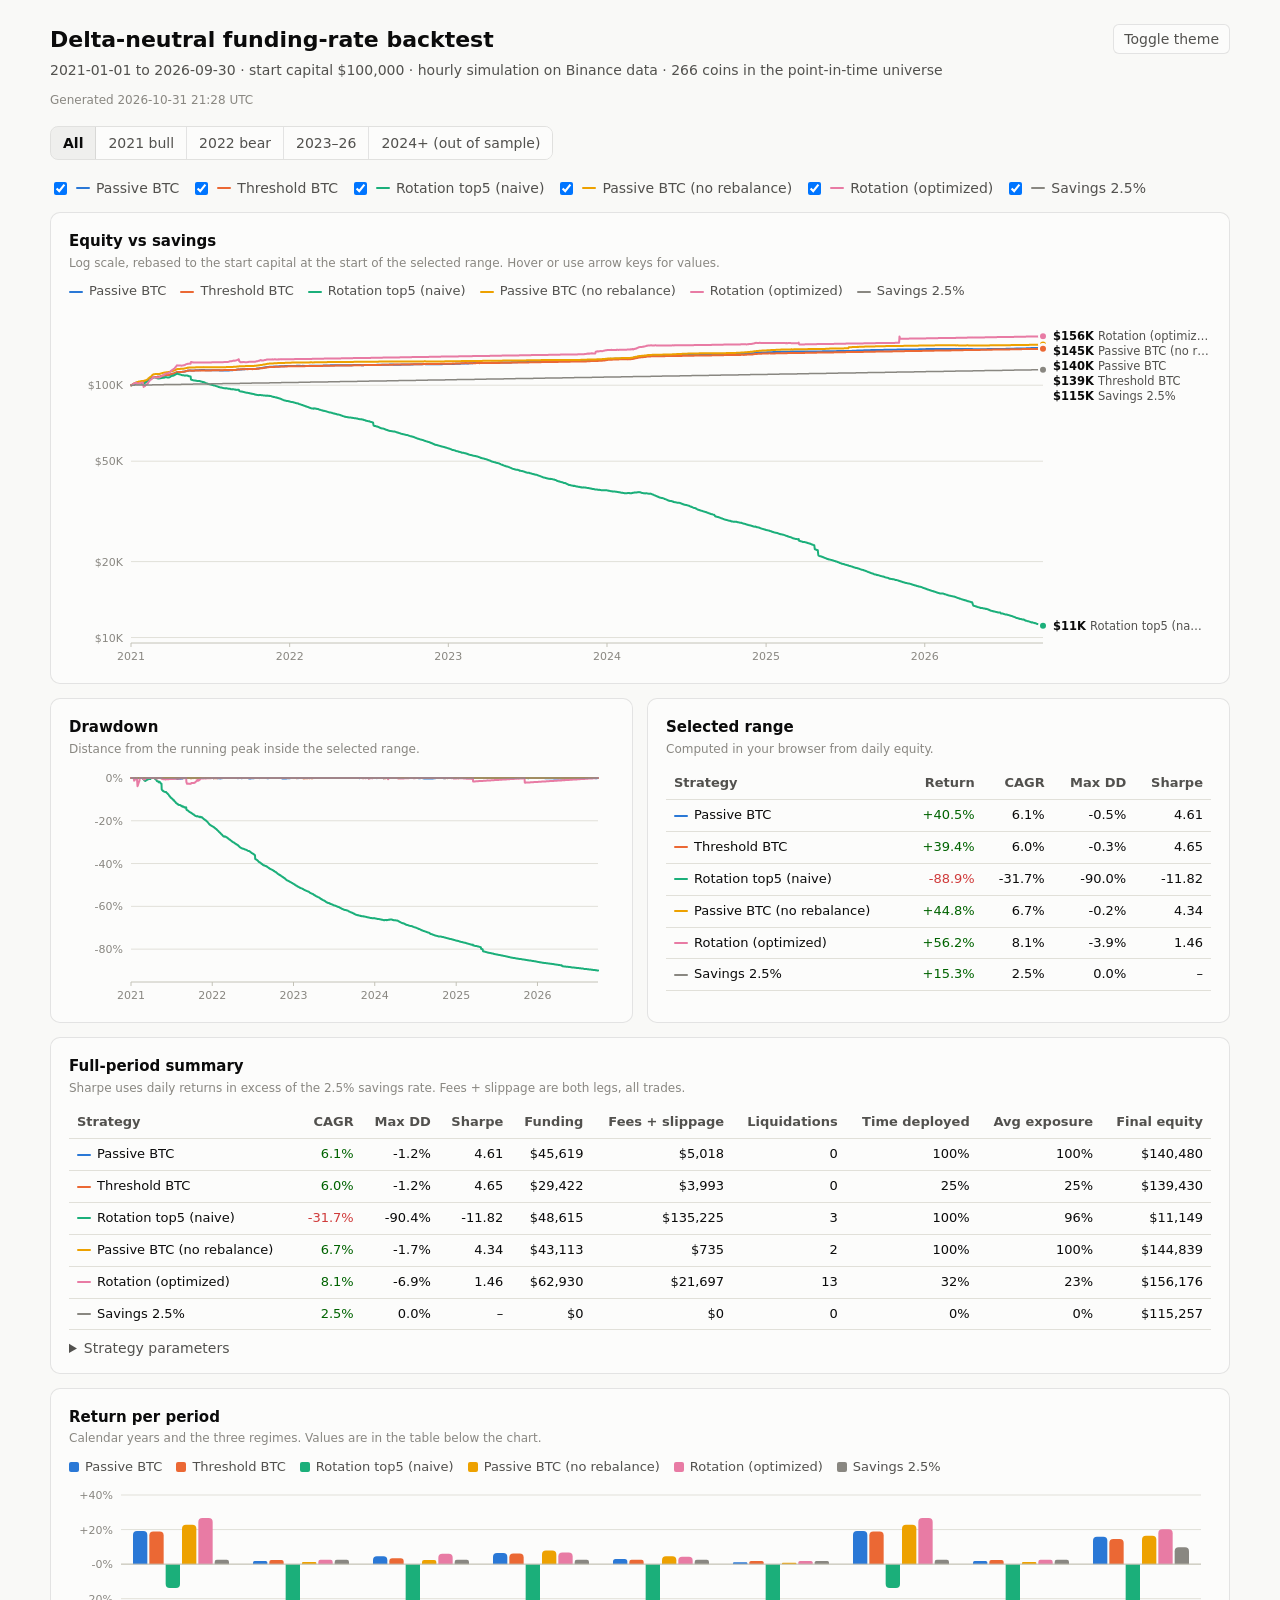
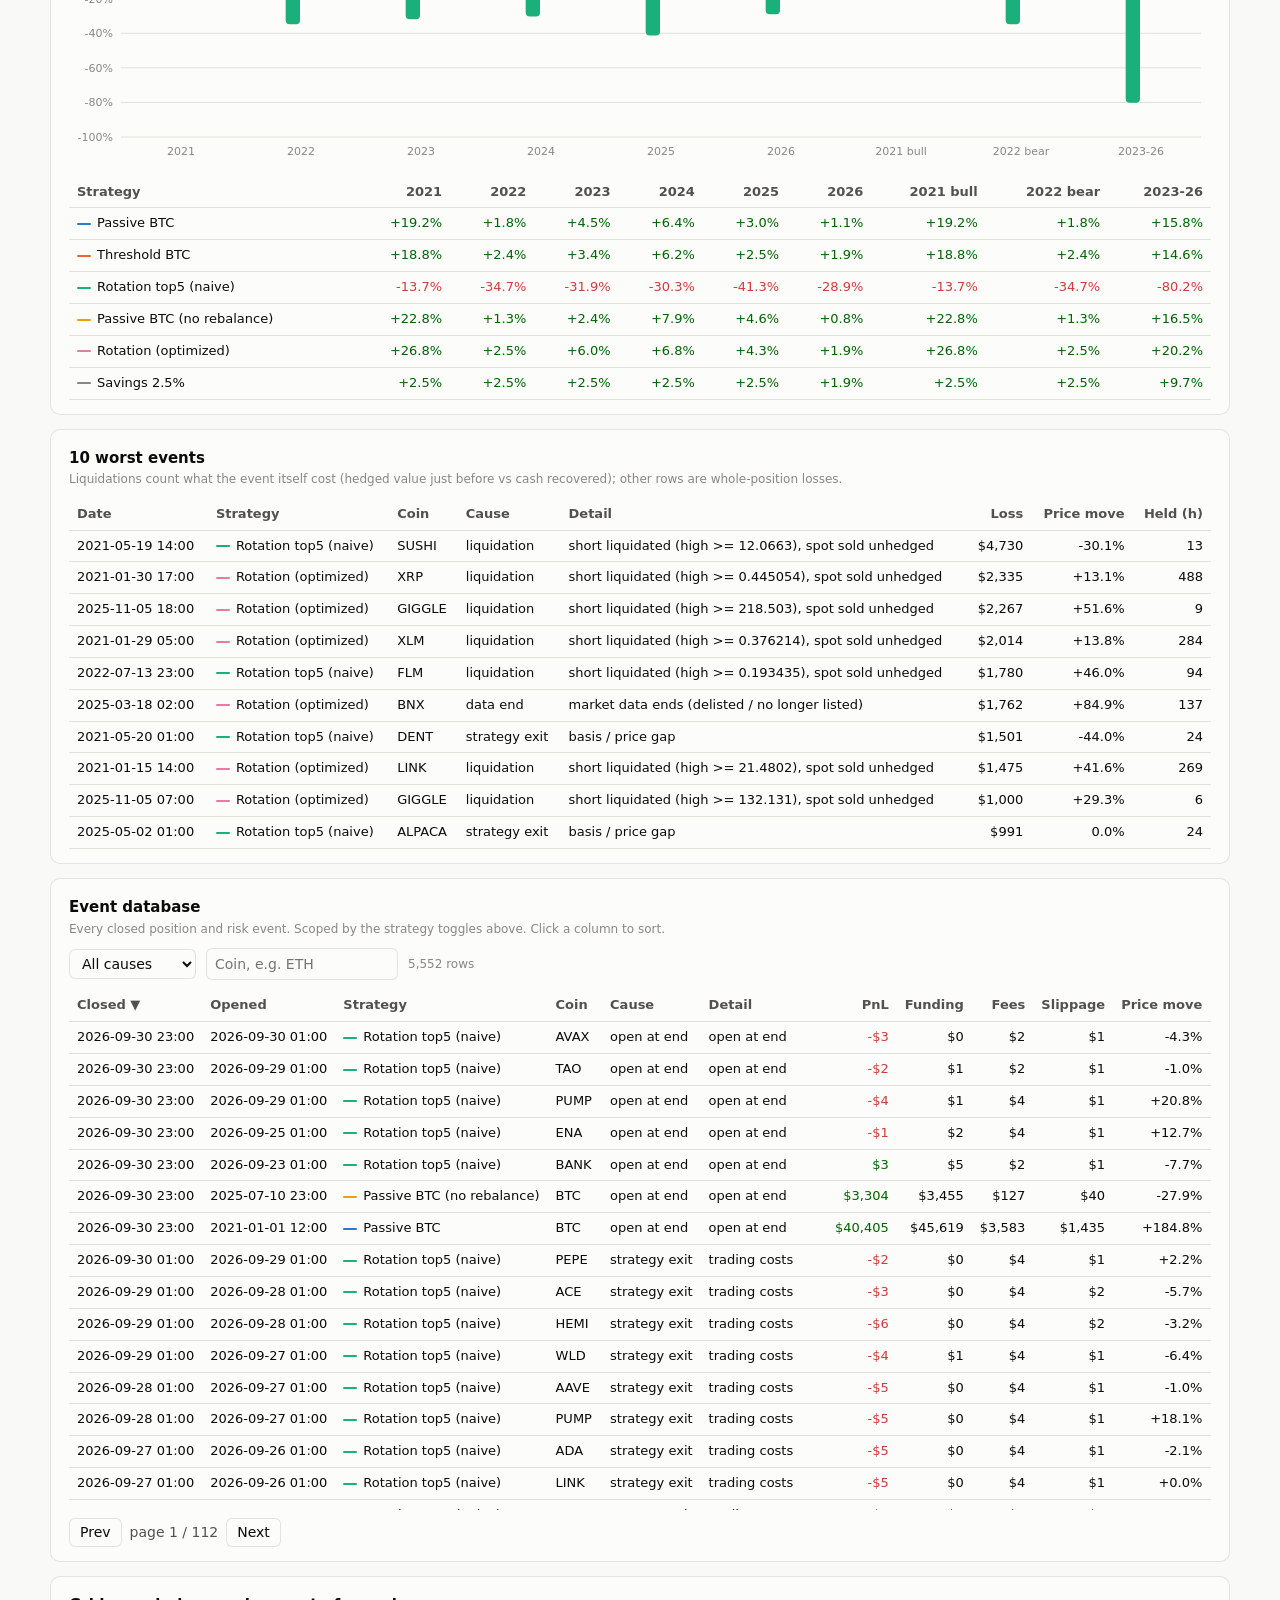
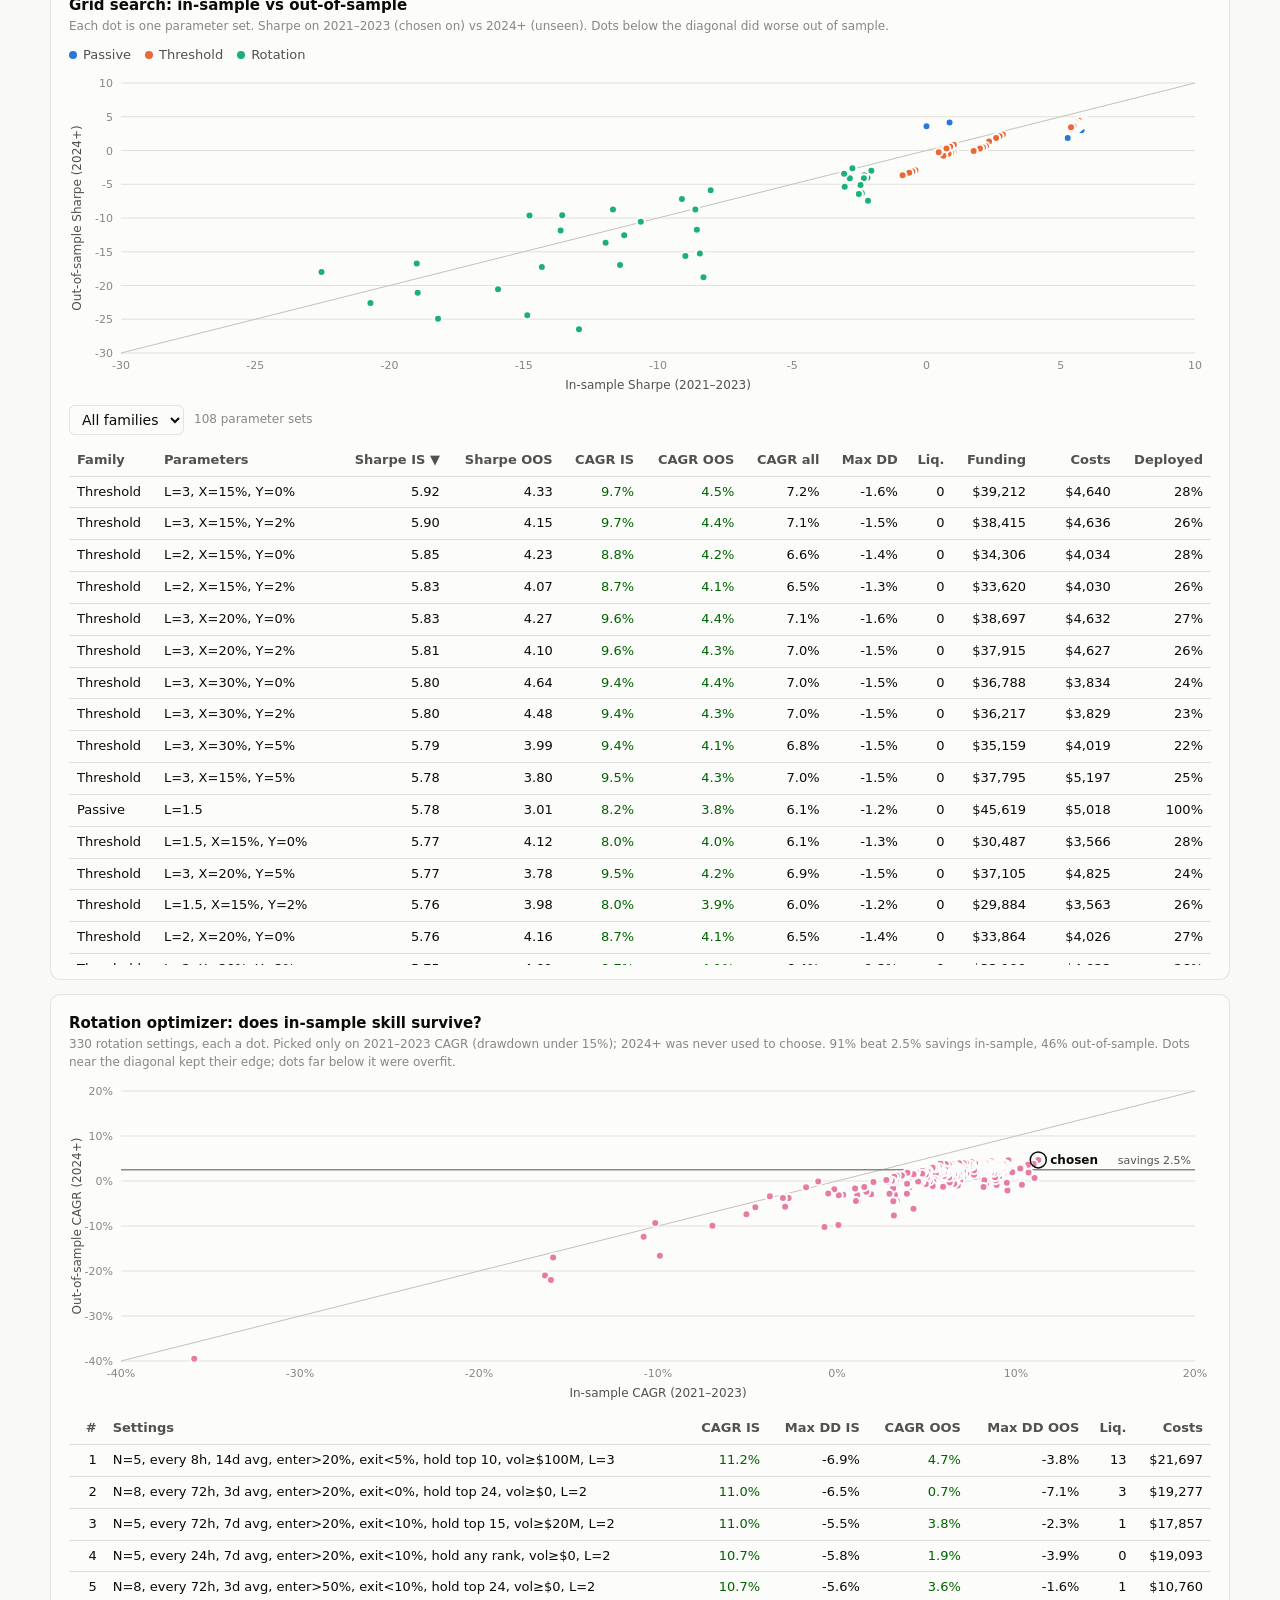
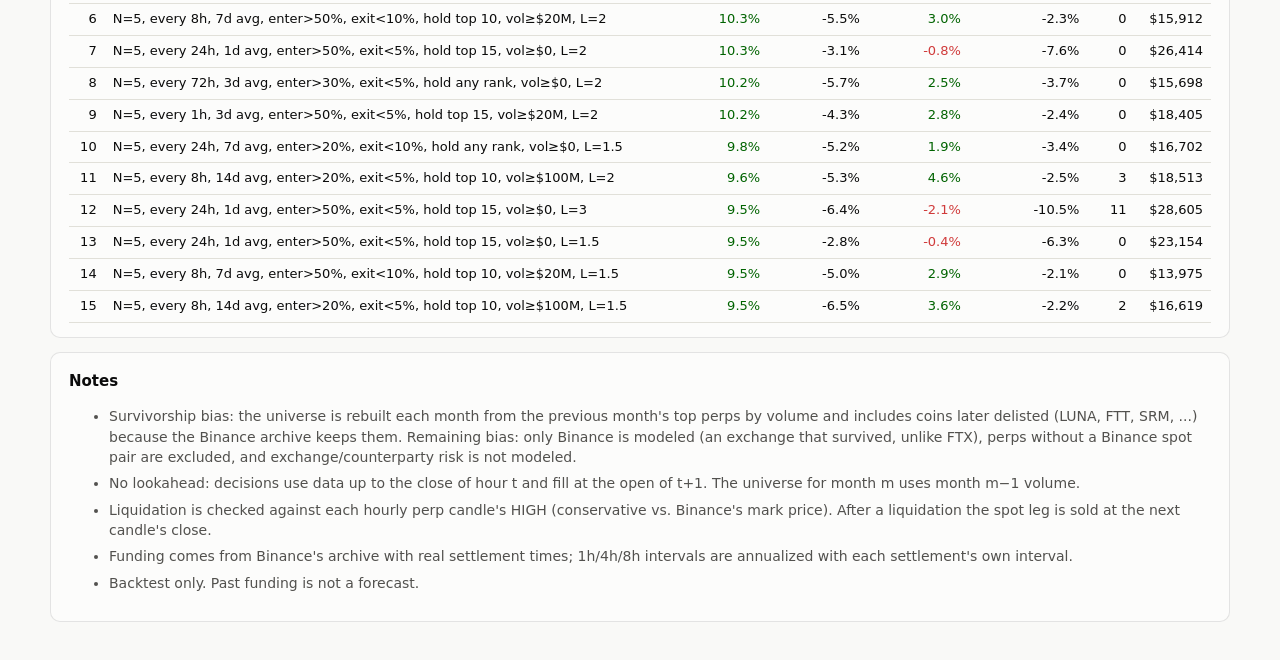
==== commit 02148ccc: "Add optimized rotation (tuned on 2021-23, checked on 2024+) to report and dashboard - config: OPTIMI" ====
--- a/docs/index.html
+++ b/docs/index.html
@@ -175,6 +175,13 @@
     <div class="scroll" id="gridTable"></div>
   </div>
 
+  <div class="card" id="optCard">
+    <h2>Rotation optimizer: does in-sample skill survive?</h2>
+    <p class="muted" id="optNote"></p>
+    <div class="chart" id="optChart" aria-label="Optimizer scatter"></div>
+    <div class="scroll" id="optTable" style="margin-top:12px"></div>
+  </div>
+
   <div class="card">
     <h2>Notes</h2>
     <ul class="notes" id="notes"></ul>
@@ -407,7 +414,8 @@
   }
 
   // ------------------------------------------------------------------ scatter (nearest-point hover)
-  function scatter(host, pts) {
+  // opt: {xLabel, yLabel, tick(v), color(p), tipRows(p) -> [[value, label]], refY, refYLabel}
+  function scatter(host, pts, opt) {
     host.textContent = "";
     const W = Math.max(host.clientWidth, 320), H = 320, m = { l: 52, r: 16, t: 10, b: 40 };
     const w = W - m.l - m.r, h = H - m.t - m.b;
@@ -418,13 +426,21 @@
     const X = (v) => m.l + (v - lo) / (hi - lo) * w, Y = (v) => m.t + h - (v - lo) / (hi - lo) * h;
     for (let v = lo; v <= hi + 1e-9; v += st) {
       el("svg:line", { x1: m.l, x2: m.l + w, y1: Y(v), y2: Y(v), stroke: css("--grid") }, svg);
-      el("svg:text", { x: m.l - 8, y: Y(v) + 4, "text-anchor": "end", fill: css("--muted"), "font-size": 11, text: num(v, 0) }, svg);
-      el("svg:text", { x: X(v), y: m.t + h + 16, "text-anchor": "middle", fill: css("--muted"), "font-size": 11, text: num(v, 0) }, svg);
-    }
-    el("svg:text", { x: m.l + w / 2, y: H - 4, "text-anchor": "middle", fill: css("--text-secondary"), "font-size": 12, text: "In-sample Sharpe (2021–2023)" }, svg);
-    el("svg:text", { x: 12, y: m.t + h / 2, "text-anchor": "middle", fill: css("--text-secondary"), "font-size": 12, transform: `rotate(-90 12 ${m.t + h / 2})`, text: "Out-of-sample Sharpe (2024+)" }, svg);
+      el("svg:text", { x: m.l - 8, y: Y(v) + 4, "text-anchor": "end", fill: css("--muted"), "font-size": 11, text: opt.tick(v) }, svg);
+      el("svg:text", { x: X(v), y: m.t + h + 16, "text-anchor": "middle", fill: css("--muted"), "font-size": 11, text: opt.tick(v) }, svg);
+    }
+    el("svg:text", { x: m.l + w / 2, y: H - 4, "text-anchor": "middle", fill: css("--text-secondary"), "font-size": 12, text: opt.xLabel }, svg);
+    el("svg:text", { x: 12, y: m.t + h / 2, "text-anchor": "middle", fill: css("--text-secondary"), "font-size": 12, transform: `rotate(-90 12 ${m.t + h / 2})`, text: opt.yLabel }, svg);
     el("svg:line", { x1: X(lo), y1: Y(lo), x2: X(hi), y2: Y(hi), stroke: css("--axis") }, svg);
-    pts.forEach((p) => { p.cx = X(p.x); p.cy = Y(p.y); el("svg:circle", { cx: p.cx, cy: p.cy, r: 4, fill: css("--s" + FAMILY_SLOT[p.family]), stroke: css("--surface-1"), "stroke-width": 2 }, svg); });
+    if (opt.refY != null && opt.refY > lo && opt.refY < hi) {
+      el("svg:line", { x1: m.l, x2: m.l + w, y1: Y(opt.refY), y2: Y(opt.refY), stroke: css("--ref"), "stroke-width": 1.5 }, svg);
+      el("svg:text", { x: m.l + w - 4, y: Y(opt.refY) - 6, "text-anchor": "end", fill: css("--text-secondary"), "font-size": 11, text: opt.refYLabel }, svg);
+    }
+    pts.forEach((p) => { p.cx = X(p.x); p.cy = Y(p.y); el("svg:circle", { cx: p.cx, cy: p.cy, r: 4, fill: opt.color(p), stroke: css("--surface-1"), "stroke-width": 2 }, svg); });
+    pts.filter((p) => p.highlight).forEach((p) => {
+      el("svg:circle", { cx: p.cx, cy: p.cy, r: 8, fill: "none", stroke: css("--text-primary"), "stroke-width": 1.5 }, svg);
+      el("svg:text", { x: p.cx + 12, y: p.cy + 4, fill: css("--text-primary"), "font-size": 12, "font-weight": 650, text: p.highlight }, svg);
+    });
     const ring = el("svg:circle", { r: 7, fill: "none", stroke: css("--text-primary"), "stroke-width": 1.5, visibility: "hidden" }, svg);
     const tip = el("div", { class: "tip" }, host);
     const hit = el("svg:rect", { x: 0, y: 0, width: W, height: H, fill: "transparent" }, svg);
@@ -434,8 +450,8 @@
       pts.forEach((p) => { const d = (p.cx - px) ** 2 + (p.cy - py) ** 2; if (d < bd) { bd = d; best = p; } });
       if (!best) { ring.setAttribute("visibility", "hidden"); tip.style.display = "none"; return; }
       ring.setAttribute("cx", best.cx); ring.setAttribute("cy", best.cy); ring.setAttribute("visibility", "visible");
-      tip.textContent = ""; el("div", { class: "t", text: best.family + " · " + best.label }, tip);
-      [["Sharpe IS", num(best.x)], ["Sharpe OOS", num(best.y)], ["CAGR OOS", pct(best.r.cagr_oos)], ["Max DD", pct(best.r.max_dd)]].forEach(([k, v]) => {
+      tip.textContent = ""; el("div", { class: "t", text: best.label }, tip);
+      opt.tipRows(best).forEach(([v, k]) => {
         const row = el("div", { class: "row" }, tip); el("b", { text: v }, row); el("span", { text: k }, row);
       });
       tip.style.display = "block";
@@ -558,8 +574,11 @@
     if (!D.grid.length) return;
     const lg = document.getElementById("gridLegend"); lg.textContent = "";
     Object.keys(FAMILY_SLOT).forEach((f) => { const s = el("span", {}, lg); el("span", { class: "dot", style: "background:" + css("--s" + FAMILY_SLOT[f]) }, s); el("span", { text: f }, s); });
-    const pts = D.grid.filter((r) => r.sharpe_is != null && r.sharpe_oos != null).map((r) => ({ x: r.sharpe_is, y: r.sharpe_oos, family: r.family, label: gridLabel(r), r }));
-    scatter(document.getElementById("gridChart"), pts);
+    const pts = D.grid.filter((r) => r.sharpe_is != null && r.sharpe_oos != null).map((r) => ({ x: r.sharpe_is, y: r.sharpe_oos, family: r.family, label: r.family + " · " + gridLabel(r), r }));
+    scatter(document.getElementById("gridChart"), pts, {
+      xLabel: "In-sample Sharpe (2021–2023)", yLabel: "Out-of-sample Sharpe (2024+)", tick: (v) => num(v, 0),
+      color: (p) => css("--s" + FAMILY_SLOT[p.family]),
+      tipRows: (p) => [[num(p.x), "Sharpe IS"], [num(p.y), "Sharpe OOS"], [pct(p.r.cagr_oos), "CAGR OOS"], [pct(p.r.max_dd), "Max DD"]] });
     const fam = famSel.value;
     const rows = sortRows(D.grid.filter((r) => fam === "All families" || r.family === fam).map((r) => ({ ...r, params: gridLabel(r) })), state.gridSort);
     document.getElementById("gridCount").textContent = rows.length + " parameter sets";
@@ -573,6 +592,32 @@
       rows, state.gridSort, (k) => { state.gridSort = { key: k, dir: state.gridSort.key === k ? -state.gridSort.dir : -1 }; renderGrid(); });
   }
 
+  const OPT_NAME = "Rotation (optimized)";
+  function optLabel(r) {
+    const hold = r.hold_mult == null ? "any rank" : "top " + r.hold_mult * r.top_n;
+    return `N=${r.top_n}, every ${r.rebalance_hours}h, ${r.lookback_hours / 24}d avg, enter>${pct(r.min_apr, 0)}, exit<${pct(r.exit_apr, 0)}, hold ${hold}, vol≥${compactUsd(r.min_volume)}, L=${r.leverage}`;
+  }
+  function renderOptimizer() {
+    const O = D.optimizer || [];
+    if (!O.length) { document.getElementById("optCard").style.display = "none"; return; }
+    const beatIs = O.filter((r) => r.cagr_is > 0.025).length, beatOos = O.filter((r) => r.cagr_oos > 0.025).length;
+    document.getElementById("optNote").textContent =
+      `${O.length} rotation settings, each a dot. Picked only on 2021–2023 CAGR (drawdown under 15%); 2024+ was never used to choose. ` +
+      `${Math.round(beatIs / O.length * 100)}% beat 2.5% savings in-sample, ${Math.round(beatOos / O.length * 100)}% out-of-sample. ` +
+      "Dots near the diagonal kept their edge; dots far below it were overfit.";
+    const pts = O.map((r, i) => ({ x: r.cagr_is, y: r.cagr_oos, label: optLabel(r), r, highlight: i === 0 ? "chosen" : null }));
+    scatter(document.getElementById("optChart"), pts, {
+      xLabel: "In-sample CAGR (2021–2023)", yLabel: "Out-of-sample CAGR (2024+)", tick: (v) => pct(v, 0),
+      color: () => colorOf(OPT_NAME), refY: 0.025, refYLabel: "savings 2.5%",
+      tipRows: (p) => [[pct(p.x), "CAGR IS"], [pct(p.y), "CAGR OOS"], [pct(p.r.max_dd_oos), "Max DD OOS"], [String(p.r.liquidations), "liquidations"]] });
+    table(document.getElementById("optTable"), [
+      { key: "rank", label: "#", num: true }, { key: "params", label: "Settings" },
+      { key: "cagr_is", label: "CAGR IS", num: true, fmt: (v) => pct(v), sign: true }, { key: "max_dd_is", label: "Max DD IS", num: true, fmt: (v) => pct(v) },
+      { key: "cagr_oos", label: "CAGR OOS", num: true, fmt: (v) => pct(v), sign: true }, { key: "max_dd_oos", label: "Max DD OOS", num: true, fmt: (v) => pct(v) },
+      { key: "liquidations", label: "Liq.", num: true }, { key: "costs", label: "Costs", num: true, fmt: usd }],
+      O.slice(0, 15).map((r, i) => ({ ...r, rank: i + 1, params: optLabel(r) })));
+  }
+
   const notes = document.getElementById("notes");
   D.notes.concat([
     "No lookahead: decisions use data up to the close of hour t and fill at the open of t+1. The universe for month m uses month m−1 volume.",
@@ -581,7 +626,7 @@
     "Backtest only. Past funding is not a forecast.",
   ]).forEach((t) => el("li", { text: t }, notes));
 
-  function renderAll() { paintKeys(); renderRange(); renderSummary(); renderPeriods(); renderWorst(); renderEvents(); renderGrid(); }
+  function renderAll() { paintKeys(); renderRange(); renderSummary(); renderPeriods(); renderWorst(); renderEvents(); renderGrid(); renderOptimizer(); }
 
   // theme toggle (wins over the OS setting both ways)
   document.getElementById("themeBtn").addEventListener("click", () => {
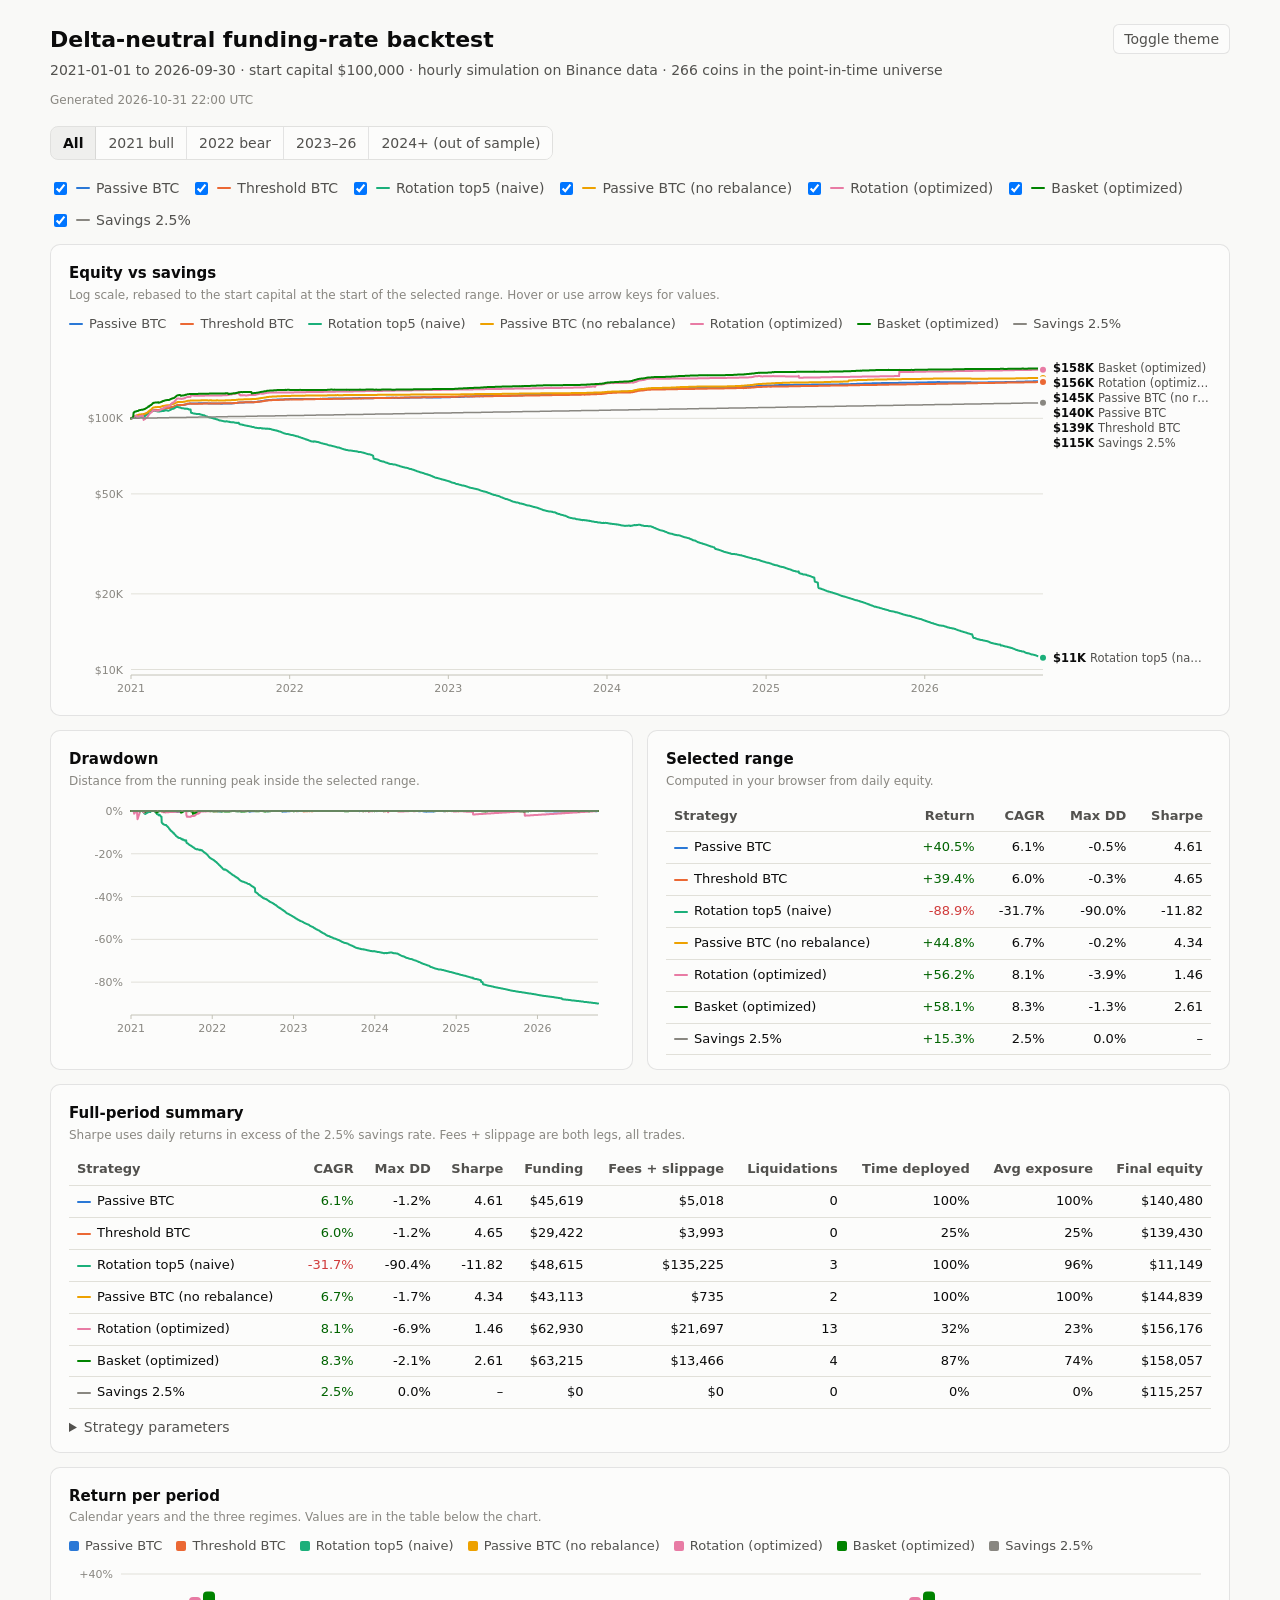
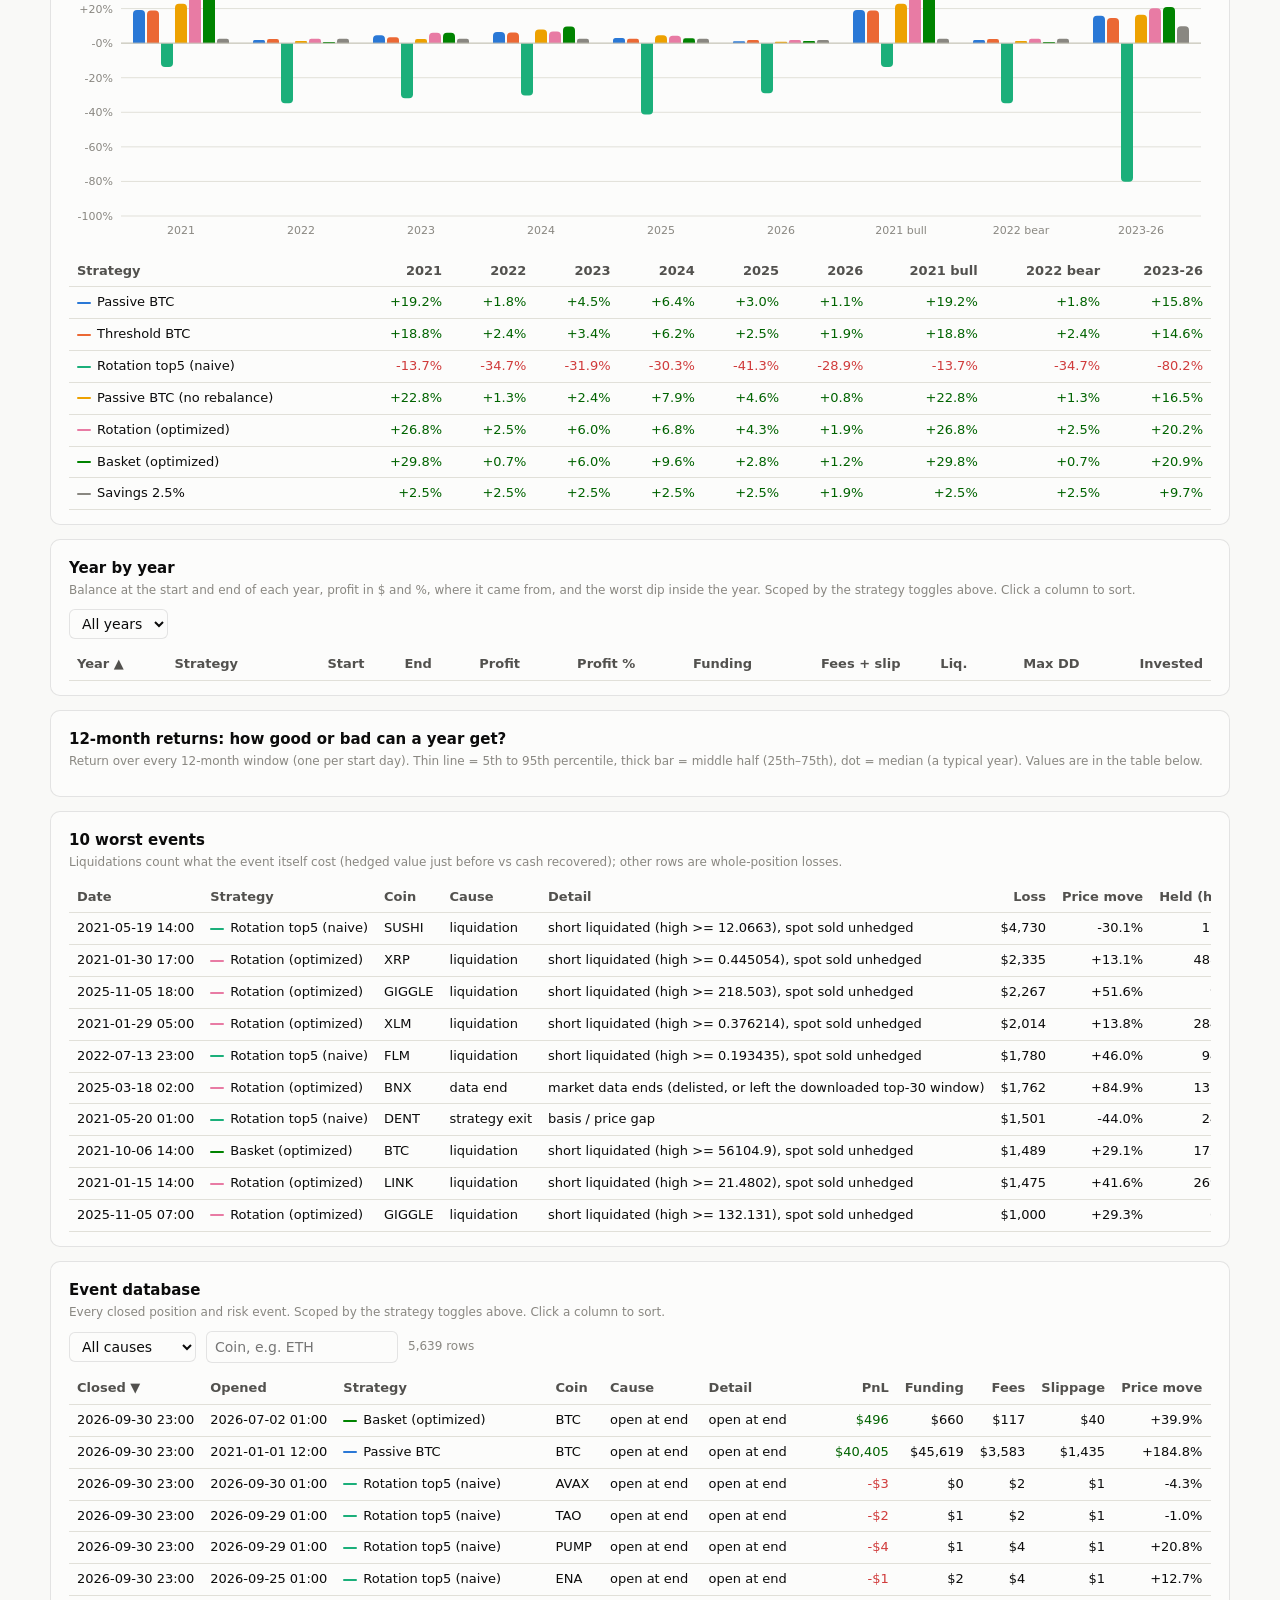
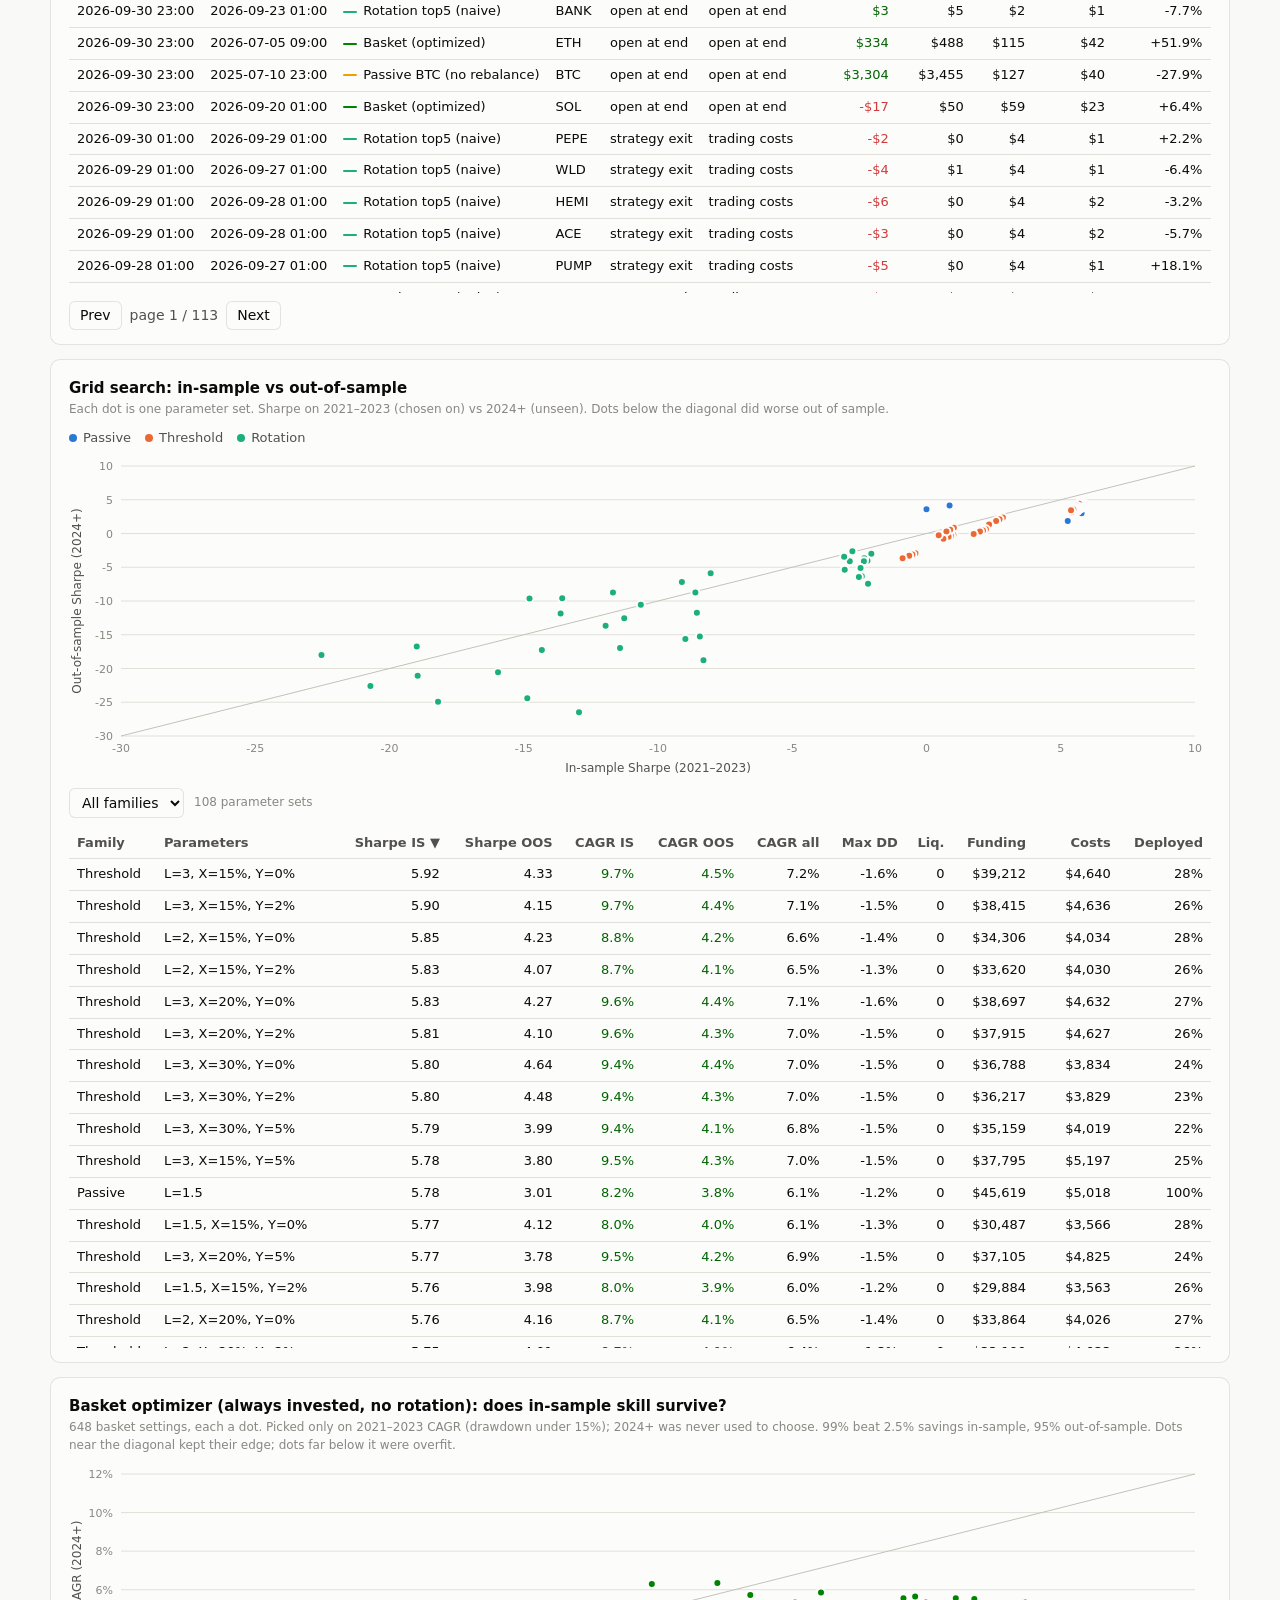
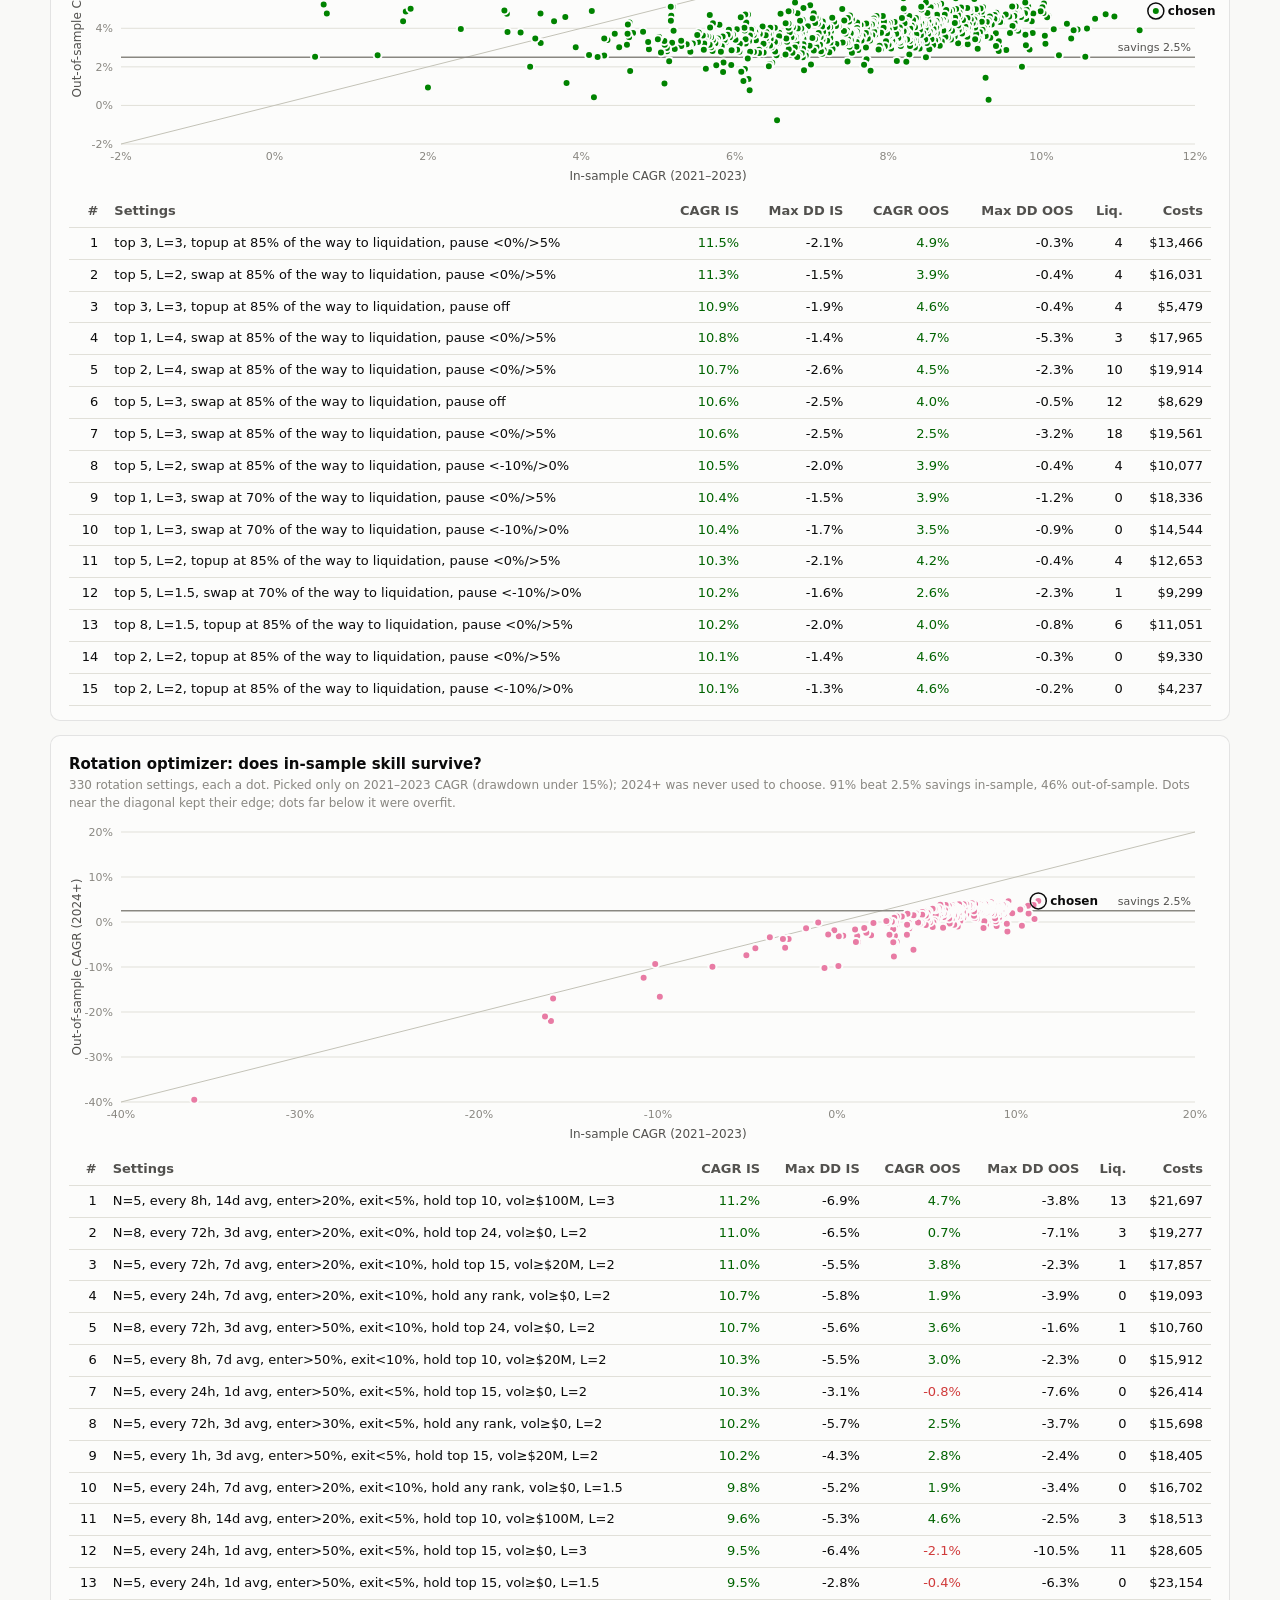
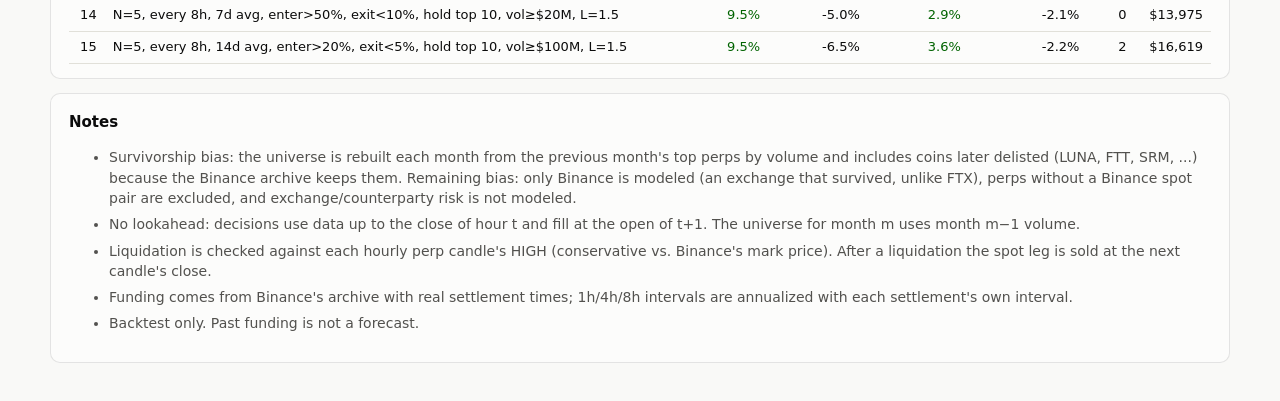
==== commit 6e917d6e: "Add loss controls, funding-based basket picks, yearly breakdown and 12-month percentiles - engine: c" ====
--- a/docs/index.html
+++ b/docs/index.html
@@ -146,6 +146,20 @@
   </div>
 
   <div class="card">
+    <h2>Year by year</h2>
+    <p class="muted">Balance at the start and end of each year, profit in $ and %, where it came from, and the worst dip inside the year. Scoped by the strategy toggles above. Click a column to sort.</p>
+    <div class="tablebar"><select id="yearSel" aria-label="Year"></select></div>
+    <div class="scroll" id="yearTable"></div>
+  </div>
+
+  <div class="card">
+    <h2>12-month returns: how good or bad can a year get?</h2>
+    <p class="muted">Return over every 12-month window (one per start day). Thin line = 5th to 95th percentile, thick bar = middle half (25th–75th), dot = median (a typical year). Values are in the table below.</p>
+    <div class="chart" id="rollChart" aria-label="12-month return distribution"></div>
+    <div class="scroll" id="rollTable" style="margin-top:12px"></div>
+  </div>
+
+  <div class="card">
     <h2>10 worst events</h2>
     <p class="muted">Liquidations count what the event itself cost (hedged value just before vs cash recovered); other rows are whole-position losses.</p>
     <div class="scroll" id="worstTable"></div>
@@ -175,10 +189,17 @@
     <div class="scroll" id="gridTable"></div>
   </div>
 
+  <div class="card" id="optBasketCard">
+    <h2>Basket optimizer (always invested, no rotation): does in-sample skill survive?</h2>
+    <p class="muted" id="optBasketNote"></p>
+    <div class="chart" id="optBasketChart" aria-label="Basket optimizer scatter"></div>
+    <div class="scroll" id="optBasketTable" style="margin-top:12px"></div>
+  </div>
+
   <div class="card" id="optCard">
     <h2>Rotation optimizer: does in-sample skill survive?</h2>
     <p class="muted" id="optNote"></p>
-    <div class="chart" id="optChart" aria-label="Optimizer scatter"></div>
+    <div class="chart" id="optChart" aria-label="Rotation optimizer scatter"></div>
     <div class="scroll" id="optTable" style="margin-top:12px"></div>
   </div>
 
@@ -533,6 +554,74 @@
     table(document.getElementById("perTable"), [{ key: "strategy", label: "Strategy", series: true }].concat(groups.map((g) => ({ key: g, label: g, num: true, fmt: (v) => spct(v), sign: true }))), rows);
   }
 
+  // ------------------------------------------------------------------ year by year
+  const yearSel = document.getElementById("yearSel");
+  ["All years"].concat([...new Set((D.years || []).map((r) => String(r.year)))]).forEach((y) => el("option", { value: y, text: y }, yearSel));
+  yearSel.addEventListener("change", () => renderYears());
+  state.yearSort = { key: "year", dir: 1 };
+  function renderYears() {
+    const names = new Set(visible()), y = yearSel.value;
+    let rows = (D.years || []).filter((r) => names.has(r.strategy) && (y === "All years" || String(r.year) === y))
+      .map((r) => ({ ...r, yearLabel: r.months >= 12 ? String(r.year) : `${r.year} (${r.months} mo)`, order: ALL.indexOf(r.strategy) }));
+    rows = rows.slice().sort((a, b) => {
+      const k = state.yearSort.key, x = a[k], z = b[k];
+      if (x !== z) return (x < z ? -1 : 1) * state.yearSort.dir;
+      return a.order - b.order;
+    });
+    table(document.getElementById("yearTable"), [
+      { key: "year", label: "Year", fmt: (v, r) => r.yearLabel }, { key: "strategy", label: "Strategy", series: true },
+      { key: "start", label: "Start", num: true, fmt: usd }, { key: "end", label: "End", num: true, fmt: usd },
+      { key: "profit", label: "Profit", num: true, fmt: usd, sign: true }, { key: "profit_pct", label: "Profit %", num: true, fmt: (v) => spct(v), sign: true },
+      { key: "funding", label: "Funding", num: true, fmt: usd }, { key: "costs", label: "Fees + slip", num: true, fmt: usd },
+      { key: "liquidations", label: "Liq.", num: true }, { key: "max_dd", label: "Max DD", num: true, fmt: (v) => pct(v) },
+      { key: "exposure", label: "Invested", num: true, fmt: (v) => pct(v, 0) }], rows, state.yearSort,
+      (k) => { state.yearSort = { key: k, dir: state.yearSort.key === k ? -state.yearSort.dir : (k === "year" || k === "strategy" ? 1 : -1) }; renderYears(); });
+  }
+
+  // ------------------------------------------------------------------ 12-month distribution (range chart)
+  function renderRolling() {
+    const names = visible();
+    const rows = (D.rolling12 || []).filter((r) => names.includes(r.strategy)).sort((a, b) => ALL.indexOf(a.strategy) - ALL.indexOf(b.strategy));
+    const host = document.getElementById("rollChart"); host.textContent = "";
+    if (!rows.length) return;
+    const rowH = 30, W = Math.max(host.clientWidth, 320), m = { l: 190, r: 70, t: 8, b: 26 };
+    const H = m.t + m.b + rows.length * rowH, w = W - m.l - m.r;
+    const svg = el("svg:svg", { viewBox: `0 0 ${W} ${H}`, height: H }, host);
+    let lo = Math.min(0, ...rows.map((r) => r.p5)), hi = Math.max(0, ...rows.map((r) => r.p95));
+    const st = niceStep(hi - lo || 0.1, 6); lo = Math.floor(lo / st) * st; hi = Math.ceil(hi / st) * st;
+    const X = (v) => m.l + (v - lo) / (hi - lo) * w;
+    for (let v = lo; v <= hi + 1e-9; v += st) {
+      el("svg:line", { x1: X(v), x2: X(v), y1: m.t, y2: H - m.b, stroke: Math.abs(v) < 1e-9 ? css("--axis") : css("--grid") }, svg);
+      el("svg:text", { x: X(v), y: H - m.b + 16, "text-anchor": "middle", fill: css("--muted"), "font-size": 11, text: spct(v, 0) }, svg);
+    }
+    const tip = el("div", { class: "tip" }, host);
+    rows.forEach((r, i) => {
+      const y = m.t + i * rowH + rowH / 2, col = colorOf(r.strategy);
+      el("svg:text", { x: m.l - 10, y: y + 4, "text-anchor": "end", fill: css("--text-primary"), "font-size": 12, text: r.strategy }, svg);
+      el("svg:line", { x1: X(r.p5), x2: X(r.p95), y1: y, y2: y, stroke: col, "stroke-width": 2, "stroke-linecap": "round" }, svg);
+      el("svg:rect", { x: X(r.p25), y: y - 5, width: Math.max(X(r.p75) - X(r.p25), 2), height: 10, rx: 4, fill: col }, svg);
+      el("svg:circle", { cx: X(r.median), cy: y, r: 5, fill: col, stroke: css("--surface-1"), "stroke-width": 2 }, svg);
+      el("svg:text", { x: W - m.r + 8, y: y + 4, fill: css("--text-primary"), "font-size": 11.5, "font-weight": 650, text: spct(r.median) }, svg);
+      const hit = el("svg:rect", { x: 0, y: y - rowH / 2, width: W, height: rowH, fill: "transparent", tabindex: 0 }, svg);
+      const on = () => {
+        tip.textContent = ""; el("div", { class: "t", text: r.strategy }, tip);
+        [["p95", "best 5% of years above"], ["p75", "75th percentile"], ["median", "median (typical year)"], ["p25", "25th percentile"], ["p5", "worst 5% of years below"]].forEach(([k, lab]) => {
+          const row = el("div", { class: "row" }, tip); el("span", { class: "key", style: "background:" + col }, row); el("b", { text: spct(r[k]) }, row); el("span", { text: lab }, row);
+        });
+        tip.style.display = "block";
+        const sc = host.clientWidth / W; tip.style.left = Math.min(X(r.p95) * sc + 12, host.clientWidth - tip.offsetWidth) + "px"; tip.style.top = Math.max(0, (y - 20) * sc) + "px";
+      };
+      const off = () => { tip.style.display = "none"; };
+      hit.addEventListener("pointerenter", on); hit.addEventListener("pointerleave", off); hit.addEventListener("focus", on); hit.addEventListener("blur", off);
+    });
+    table(document.getElementById("rollTable"), [
+      { key: "strategy", label: "Strategy", series: true }, { key: "worst", label: "Worst", num: true, fmt: (v) => spct(v), sign: true },
+      { key: "p5", label: "5th pct", num: true, fmt: (v) => spct(v), sign: true }, { key: "p25", label: "25th", num: true, fmt: (v) => spct(v), sign: true },
+      { key: "median", label: "Median", num: true, fmt: (v) => spct(v), sign: true }, { key: "p75", label: "75th", num: true, fmt: (v) => spct(v), sign: true },
+      { key: "p95", label: "95th pct", num: true, fmt: (v) => spct(v), sign: true }, { key: "best", label: "Best", num: true, fmt: (v) => spct(v), sign: true },
+      { key: "share_negative", label: "Years < 0", num: true, fmt: (v) => pct(v, 0) }, { key: "share_below_savings", label: "Years < savings", num: true, fmt: (v) => pct(v, 0) }], rows);
+  }
+
   function renderWorst() {
     table(document.getElementById("worstTable"), [
       { key: "time", label: "Date" }, { key: "strategy", label: "Strategy", series: true }, { key: "coin", label: "Coin" },
@@ -592,30 +681,37 @@
       rows, state.gridSort, (k) => { state.gridSort = { key: k, dir: state.gridSort.key === k ? -state.gridSort.dir : -1 }; renderGrid(); });
   }
 
-  const OPT_NAME = "Rotation (optimized)";
-  function optLabel(r) {
+  function rotationLabel(r) {
     const hold = r.hold_mult == null ? "any rank" : "top " + r.hold_mult * r.top_n;
     return `N=${r.top_n}, every ${r.rebalance_hours}h, ${r.lookback_hours / 24}d avg, enter>${pct(r.min_apr, 0)}, exit<${pct(r.exit_apr, 0)}, hold ${hold}, vol≥${compactUsd(r.min_volume)}, L=${r.leverage}`;
   }
-  function renderOptimizer() {
-    const O = D.optimizer || [];
-    if (!O.length) { document.getElementById("optCard").style.display = "none"; return; }
-    const beatIs = O.filter((r) => r.cagr_is > 0.025).length, beatOos = O.filter((r) => r.cagr_oos > 0.025).length;
-    document.getElementById("optNote").textContent =
-      `${O.length} rotation settings, each a dot. Picked only on 2021–2023 CAGR (drawdown under 15%); 2024+ was never used to choose. ` +
-      `${Math.round(beatIs / O.length * 100)}% beat 2.5% savings in-sample, ${Math.round(beatOos / O.length * 100)}% out-of-sample. ` +
+  function basketLabel(r) {
+    return `top ${r.top_n}, L=${r.leverage}, ${r.liq_action} at ${pct(r.liq_guard, 0)} of the way to liquidation, pause ${r.pause}`;
+  }
+  // One card per optimizer: scatter of in-sample vs out-of-sample CAGR + the top 15 table.
+  function renderOptimizer(prefix, rows, stratName, labelFn, what) {
+    const card = document.getElementById(prefix + "Card");
+    if (!rows || !rows.length) { card.style.display = "none"; return; }
+    const beatIs = rows.filter((r) => r.cagr_is > 0.025).length, beatOos = rows.filter((r) => r.cagr_oos > 0.025).length;
+    document.getElementById(prefix + "Note").textContent =
+      `${rows.length} ${what} settings, each a dot. Picked only on 2021–2023 CAGR (drawdown under 15%); 2024+ was never used to choose. ` +
+      `${Math.round(beatIs / rows.length * 100)}% beat 2.5% savings in-sample, ${Math.round(beatOos / rows.length * 100)}% out-of-sample. ` +
       "Dots near the diagonal kept their edge; dots far below it were overfit.";
-    const pts = O.map((r, i) => ({ x: r.cagr_is, y: r.cagr_oos, label: optLabel(r), r, highlight: i === 0 ? "chosen" : null }));
-    scatter(document.getElementById("optChart"), pts, {
+    const pts = rows.map((r, i) => ({ x: r.cagr_is, y: r.cagr_oos, label: labelFn(r), r, highlight: i === 0 ? "chosen" : null }));
+    scatter(document.getElementById(prefix + "Chart"), pts, {
       xLabel: "In-sample CAGR (2021–2023)", yLabel: "Out-of-sample CAGR (2024+)", tick: (v) => pct(v, 0),
-      color: () => colorOf(OPT_NAME), refY: 0.025, refYLabel: "savings 2.5%",
+      color: () => colorOf(stratName), refY: 0.025, refYLabel: "savings 2.5%",
       tipRows: (p) => [[pct(p.x), "CAGR IS"], [pct(p.y), "CAGR OOS"], [pct(p.r.max_dd_oos), "Max DD OOS"], [String(p.r.liquidations), "liquidations"]] });
-    table(document.getElementById("optTable"), [
+    table(document.getElementById(prefix + "Table"), [
       { key: "rank", label: "#", num: true }, { key: "params", label: "Settings" },
       { key: "cagr_is", label: "CAGR IS", num: true, fmt: (v) => pct(v), sign: true }, { key: "max_dd_is", label: "Max DD IS", num: true, fmt: (v) => pct(v) },
       { key: "cagr_oos", label: "CAGR OOS", num: true, fmt: (v) => pct(v), sign: true }, { key: "max_dd_oos", label: "Max DD OOS", num: true, fmt: (v) => pct(v) },
       { key: "liquidations", label: "Liq.", num: true }, { key: "costs", label: "Costs", num: true, fmt: usd }],
-      O.slice(0, 15).map((r, i) => ({ ...r, rank: i + 1, params: optLabel(r) })));
+      rows.slice(0, 15).map((r, i) => ({ ...r, rank: i + 1, params: labelFn(r) })));
+  }
+  function renderOptimizers() {
+    renderOptimizer("optBasket", D.optimizer_basket, "Basket (optimized)", basketLabel, "basket");
+    renderOptimizer("opt", D.optimizer, "Rotation (optimized)", rotationLabel, "rotation");
   }
 
   const notes = document.getElementById("notes");
@@ -626,7 +722,7 @@
     "Backtest only. Past funding is not a forecast.",
   ]).forEach((t) => el("li", { text: t }, notes));
 
-  function renderAll() { paintKeys(); renderRange(); renderSummary(); renderPeriods(); renderWorst(); renderEvents(); renderGrid(); renderOptimizer(); }
+  function renderAll() { paintKeys(); renderRange(); renderSummary(); renderPeriods(); renderYears(); renderRolling(); renderWorst(); renderEvents(); renderGrid(); renderOptimizers(); }
 
   // theme toggle (wins over the OS setting both ways)
   document.getElementById("themeBtn").addEventListener("click", () => {
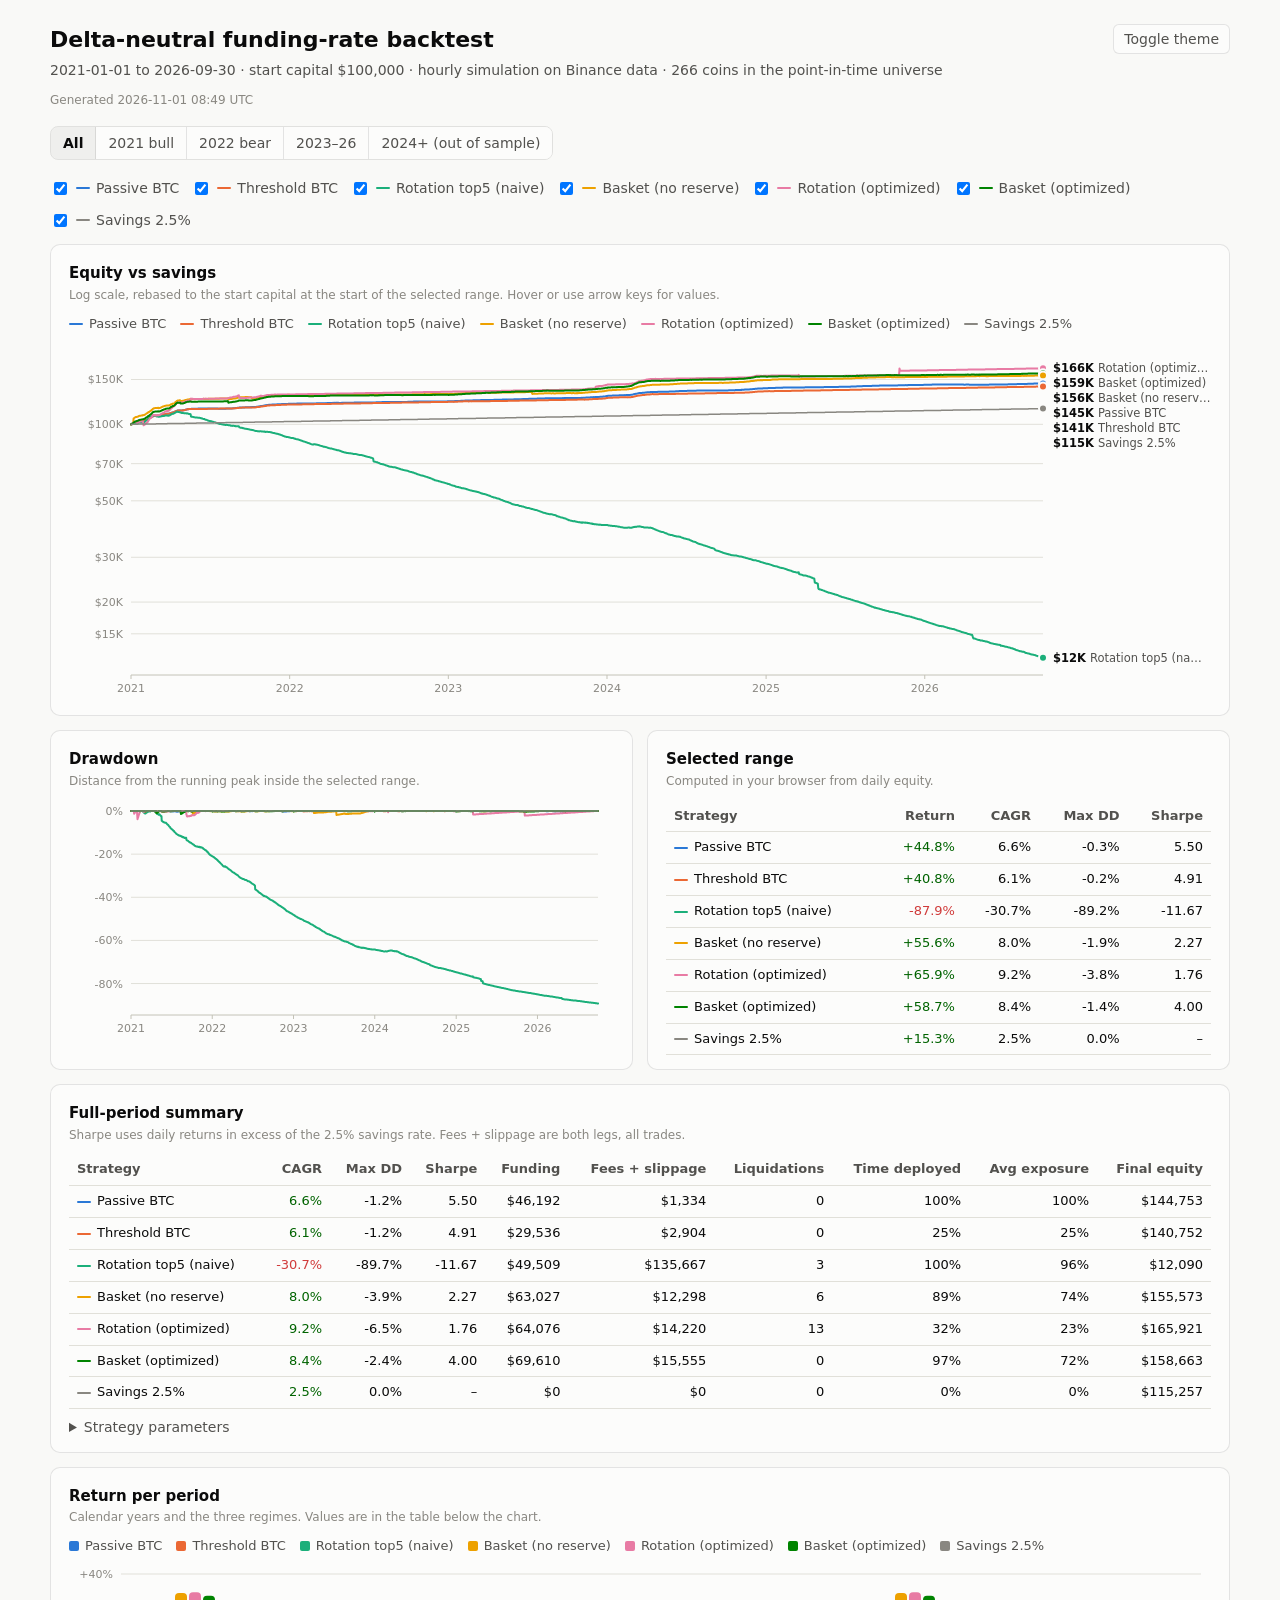
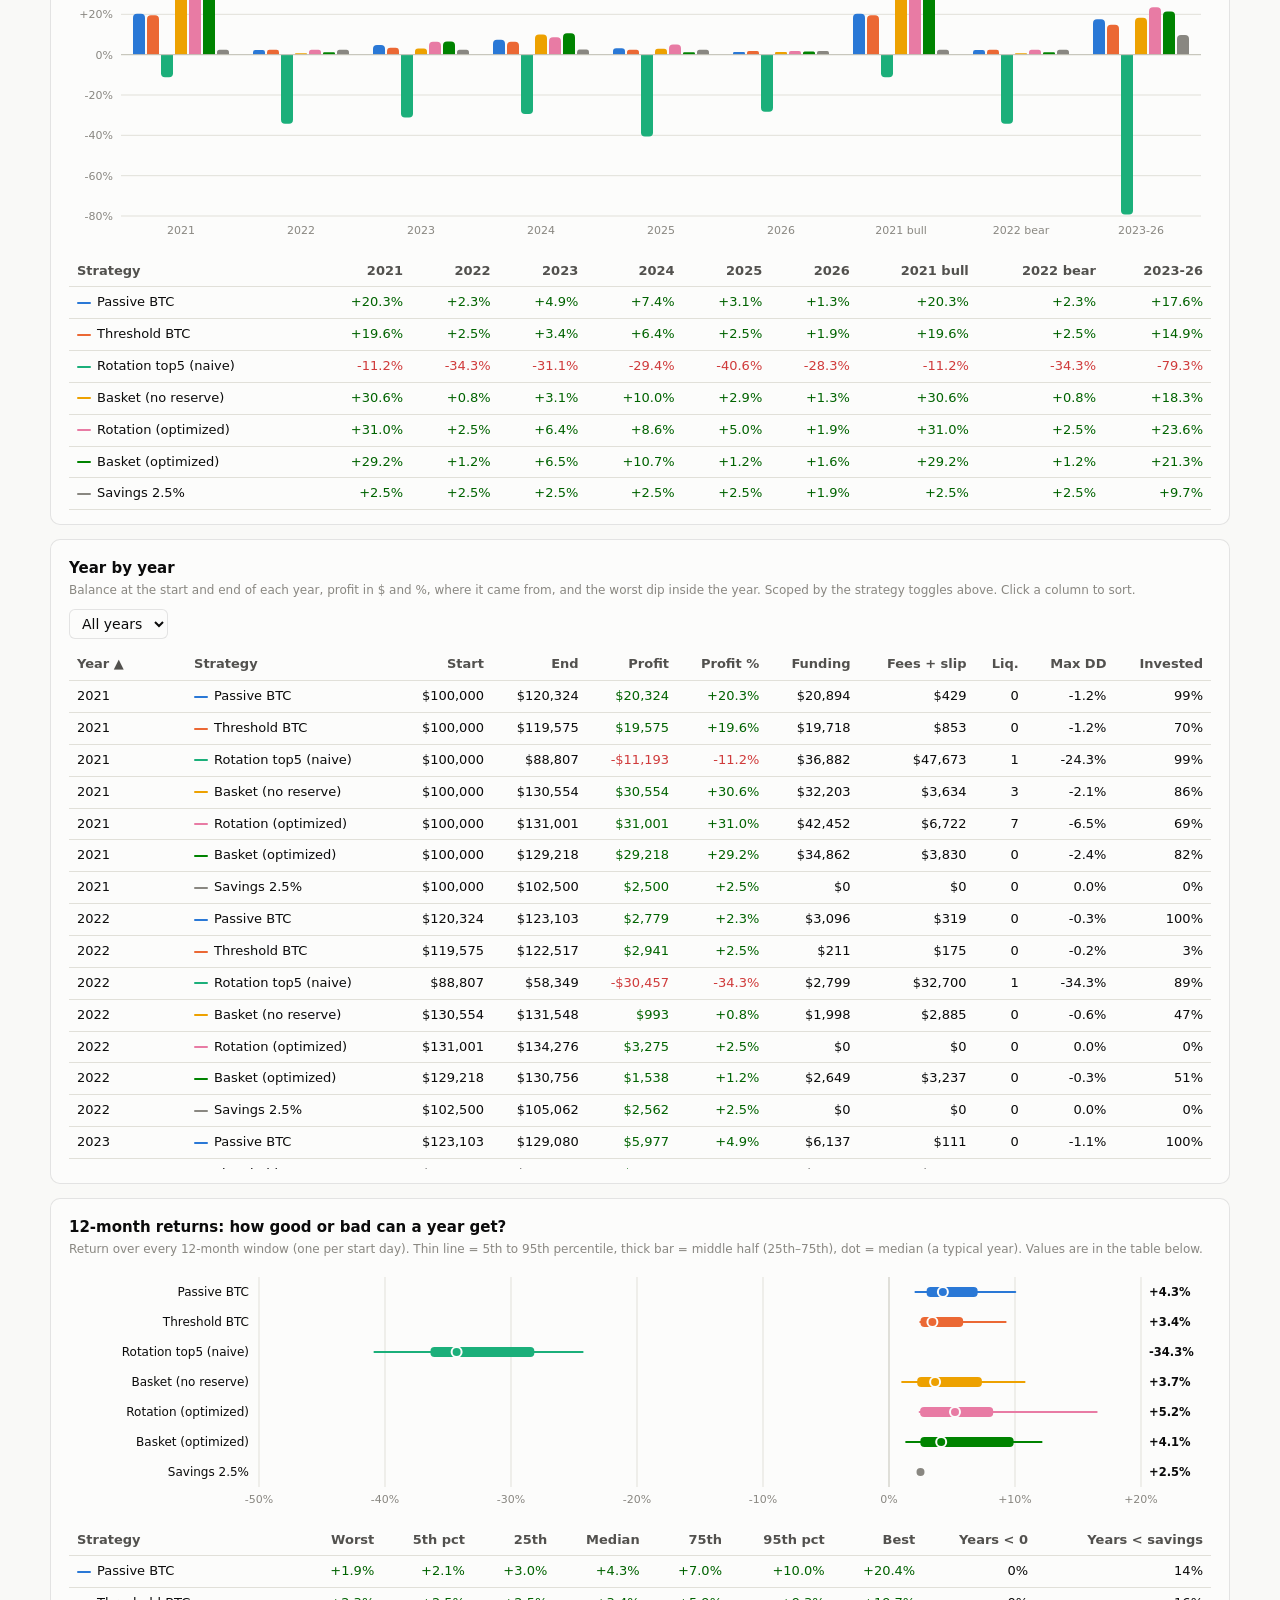
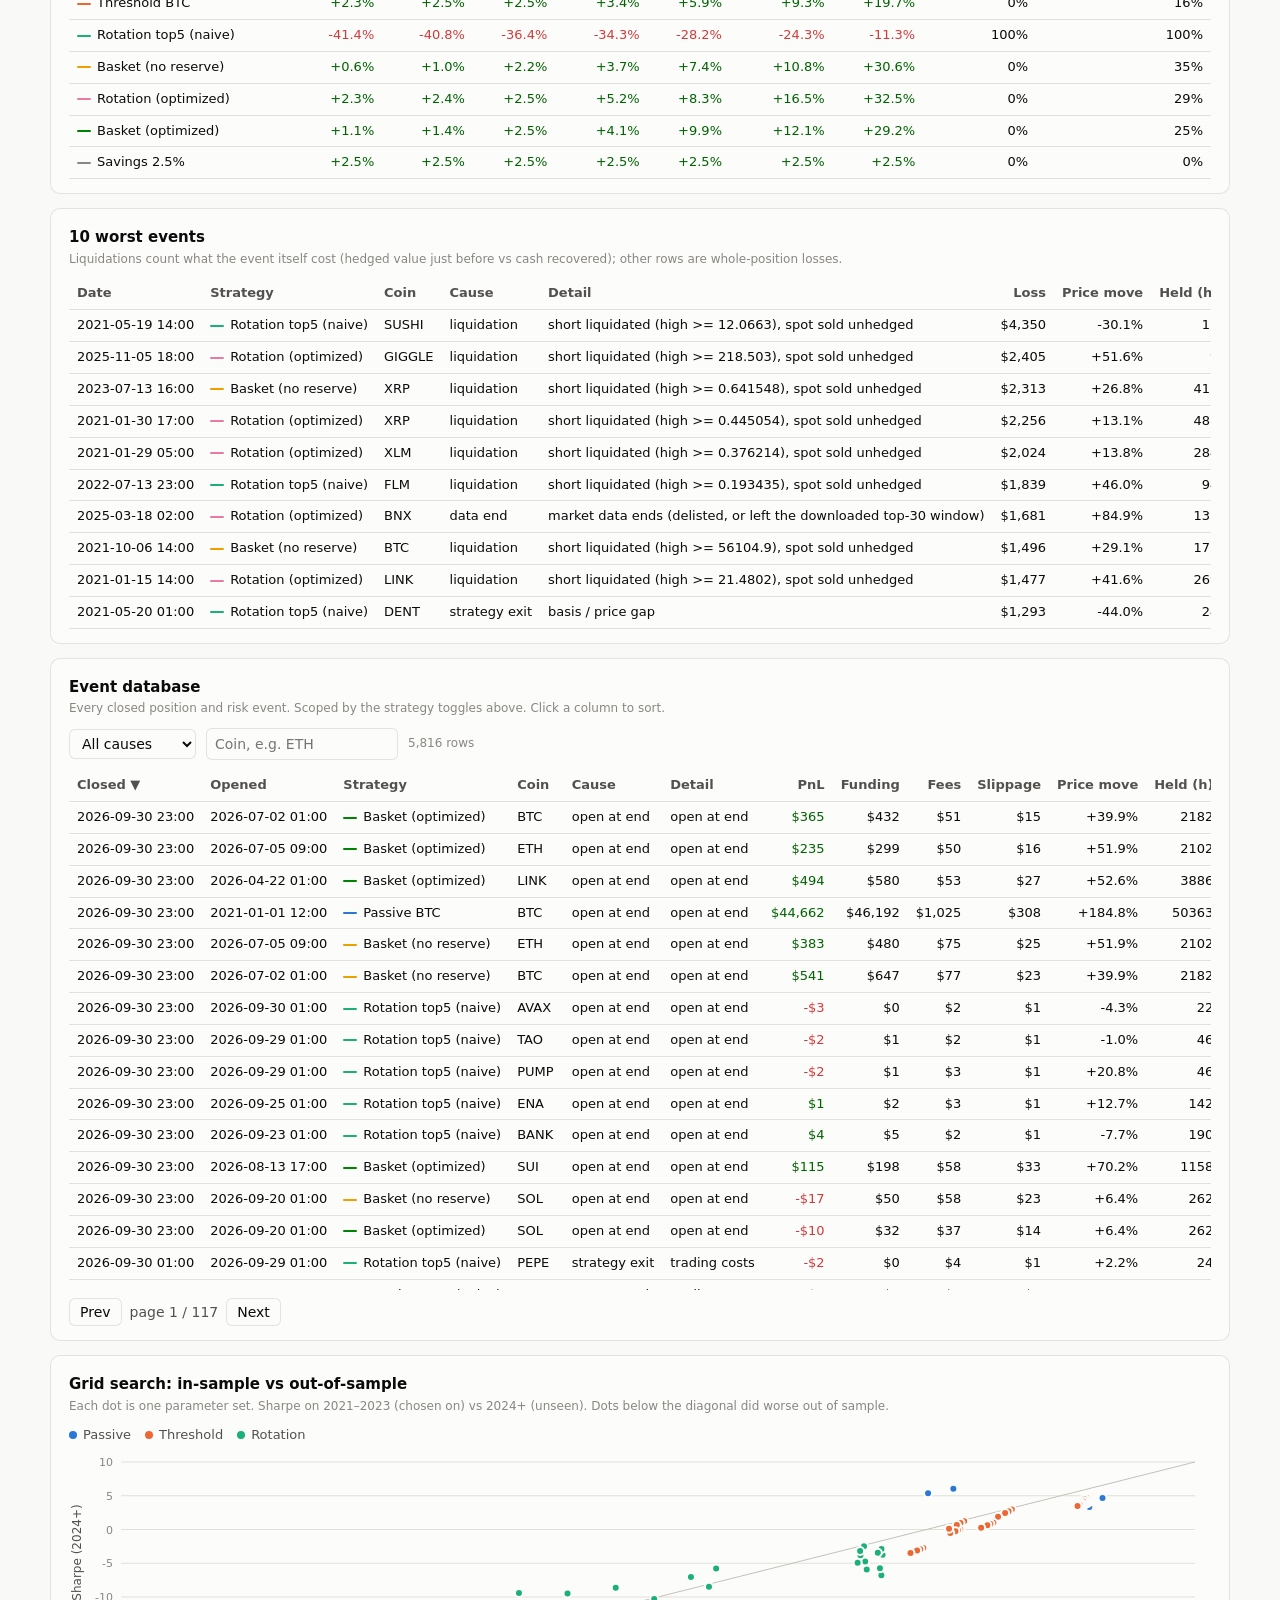
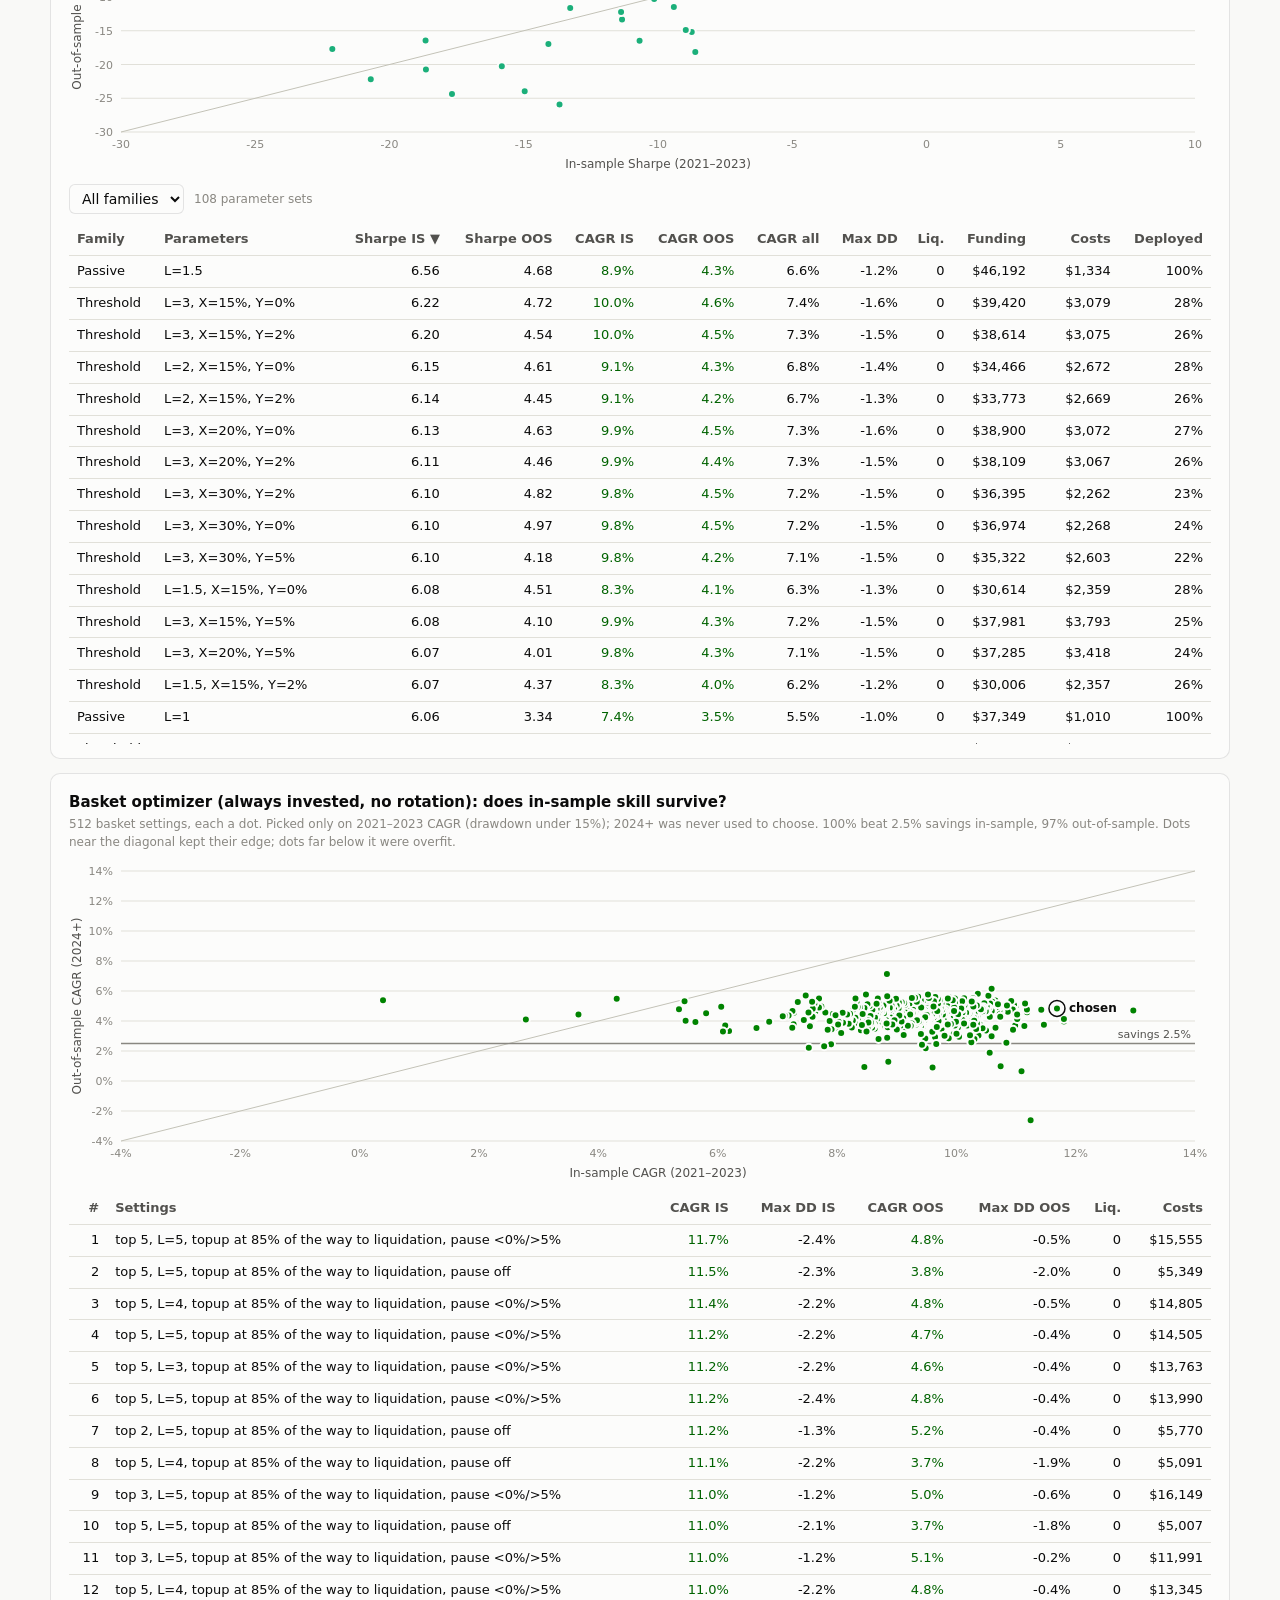
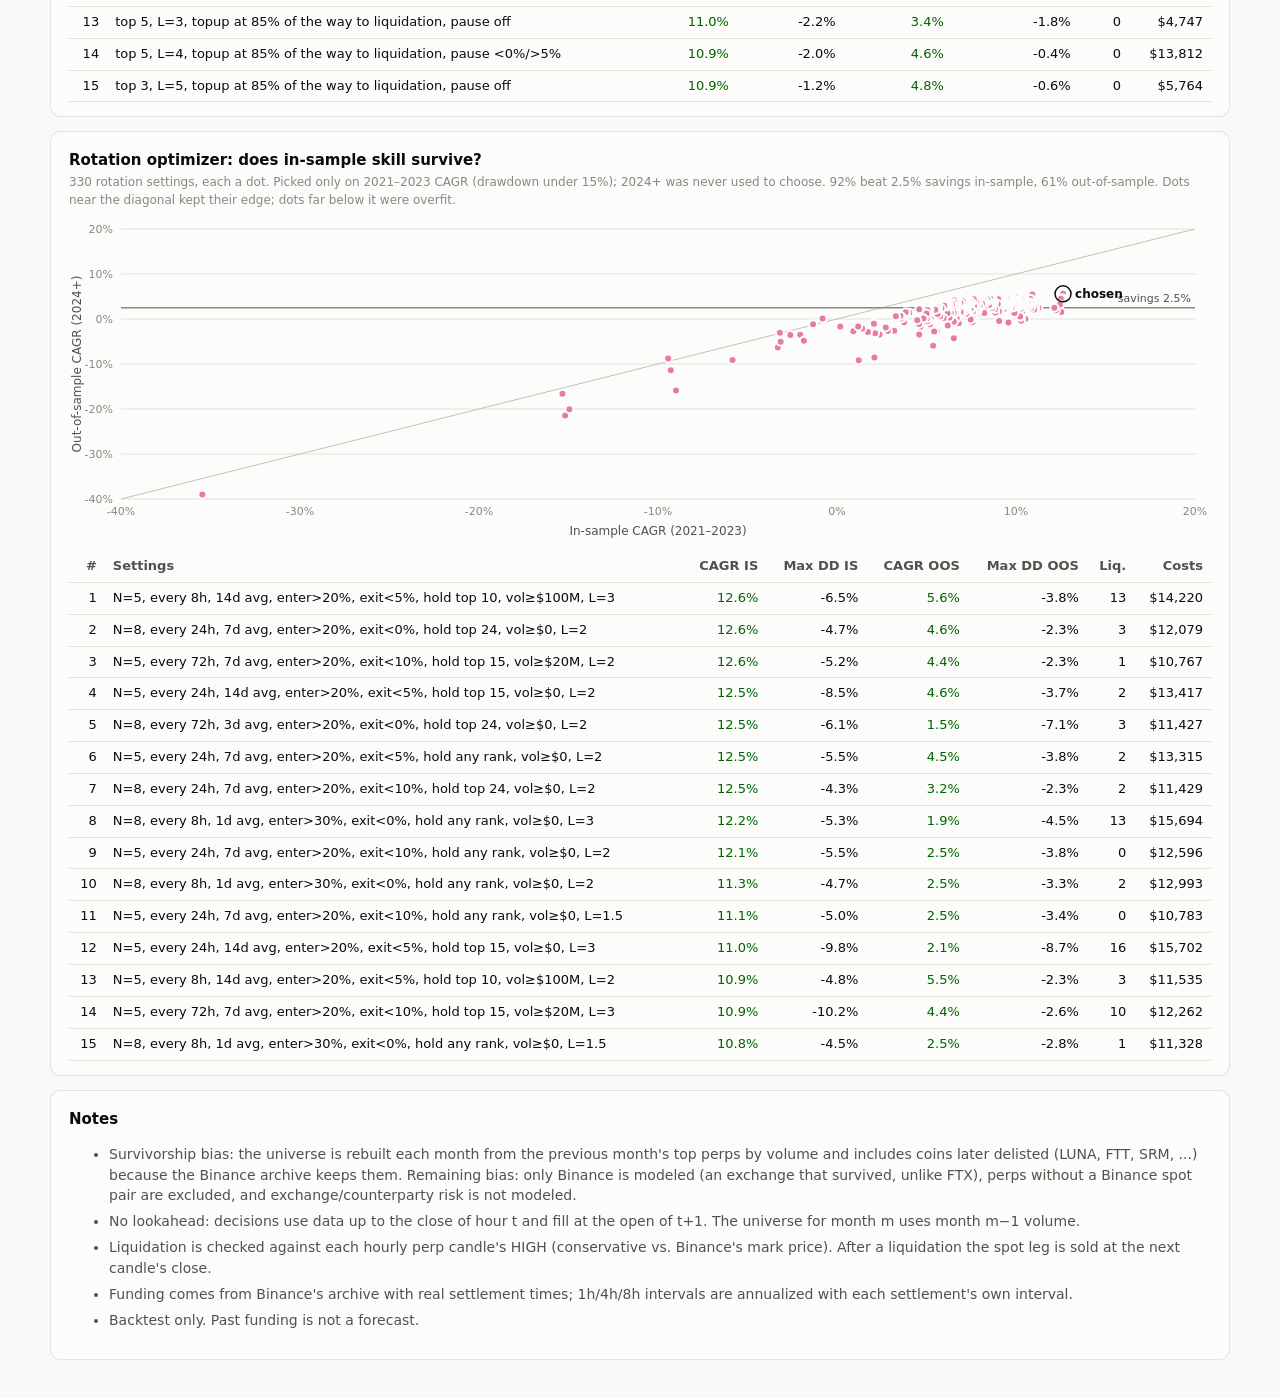
==== commit a18ca53b: "Refresh results: zero-liquidation basket, yearly breakdown, 12-month percentiles - Basket (optimized" ====
--- a/docs/index.html
+++ b/docs/index.html
@@ -225,7 +225,7 @@
   const colorOf = (name) => name === D.savings_name ? css("--ref") : css("--s" + (D.strategies.indexOf(name) % 8 + 1));
   const FAMILY_SLOT = { Passive: 1, Threshold: 2, Rotation: 3 };   // same hues as the matching strategies
   const pct = (v, d = 1) => v == null ? "–" : (Math.abs(v) < 5e-7 ? 0 : v * 100).toFixed(d).replace(/^-(0\.?0*)$/, "$1") + "%";
-  const spct = (v, d = 1) => v == null ? "–" : (v > 0 ? "+" : "") + (v * 100).toFixed(d) + "%";
+  const spct = (v, d = 1) => { if (v == null) return "–"; if (Math.abs(v) < 5e-7) v = 0; const t = (v * 100).toFixed(d); return (v > 0 && !/^0\.?0*$/.test(t) ? "+" : "") + t.replace(/^-(0\.?0*)$/, "$1") + "%"; };
   const usd = (v) => v == null ? "–" : (v < 0 ? "-$" : "$") + Math.abs(Math.round(v)).toLocaleString("en-US");
   const num = (v, d = 2) => v == null ? "–" : Number(v).toFixed(d);
   const compactUsd = (v) => v >= 1e6 ? "$" + (v / 1e6).toFixed(v >= 1e7 ? 0 : 1) + "M" : v >= 1e4 ? "$" + Math.round(v / 1e3) + "K" : "$" + Math.round(v).toLocaleString("en-US");
